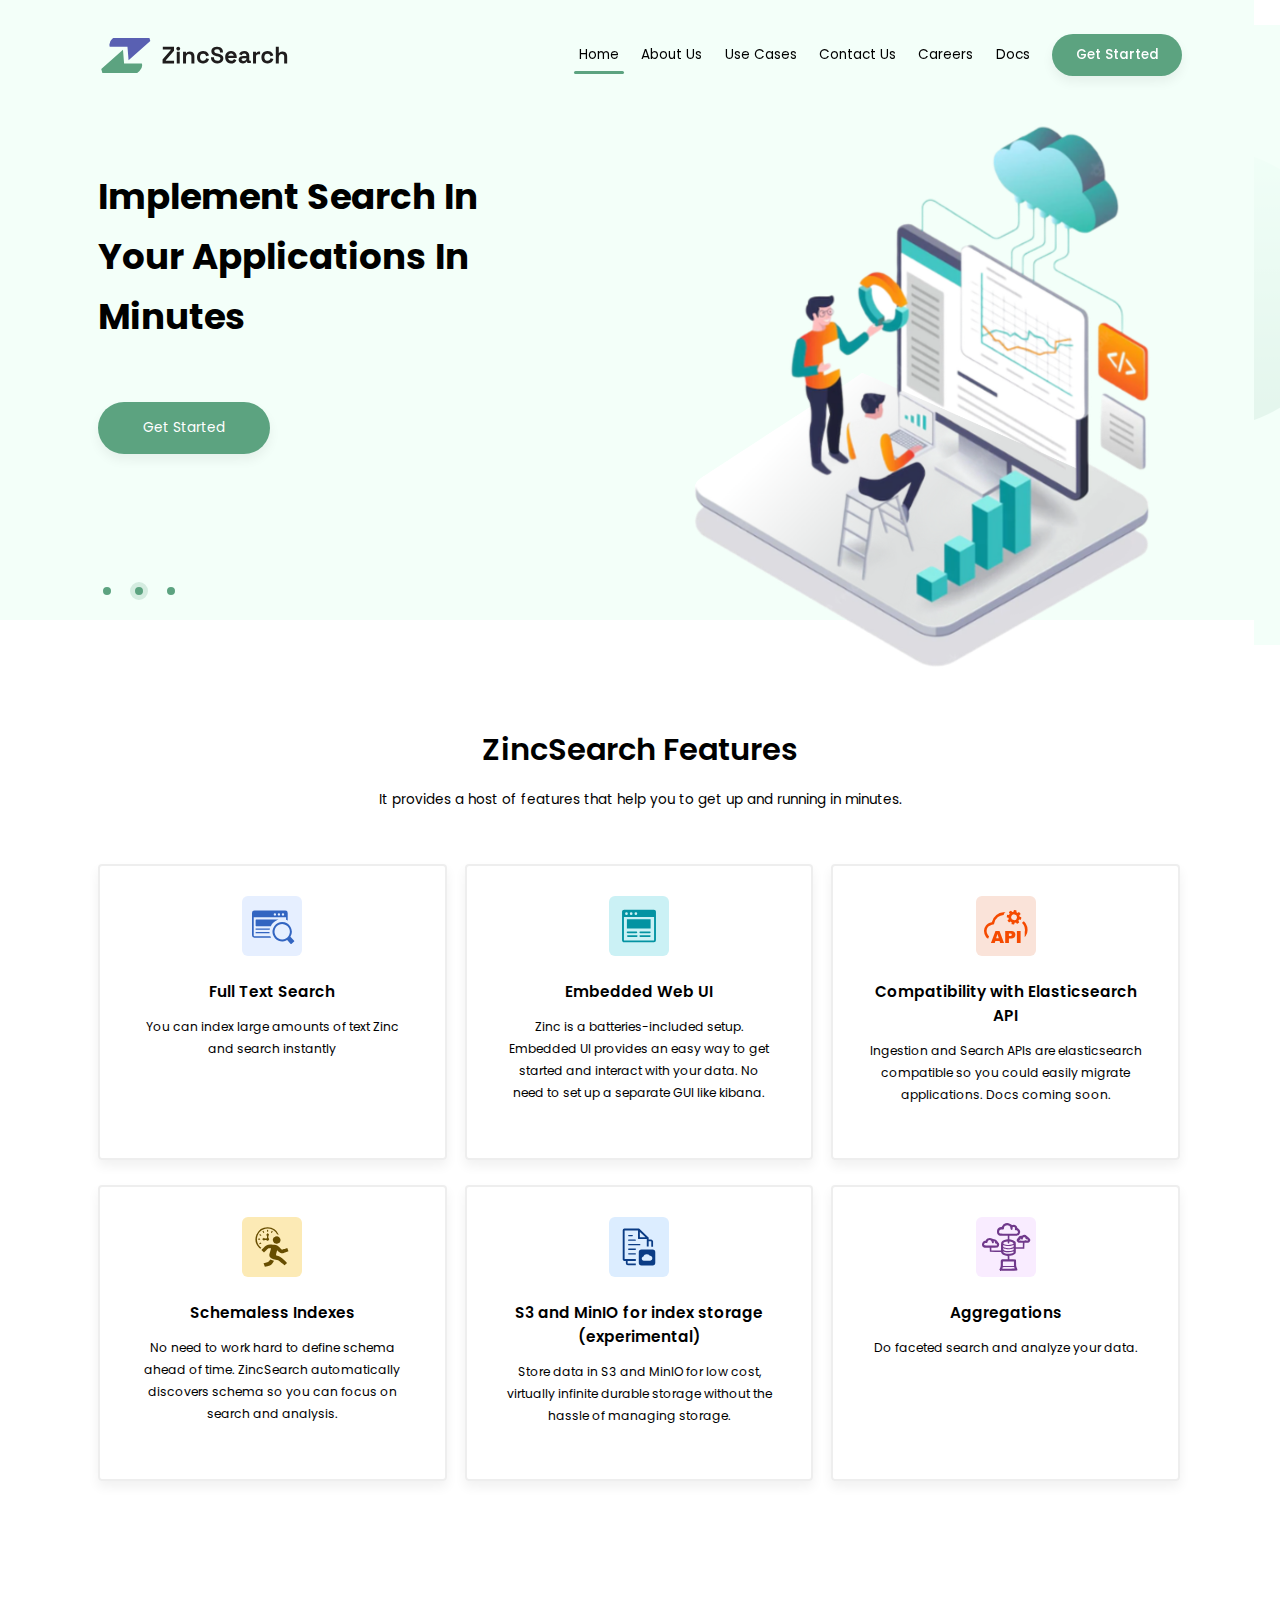
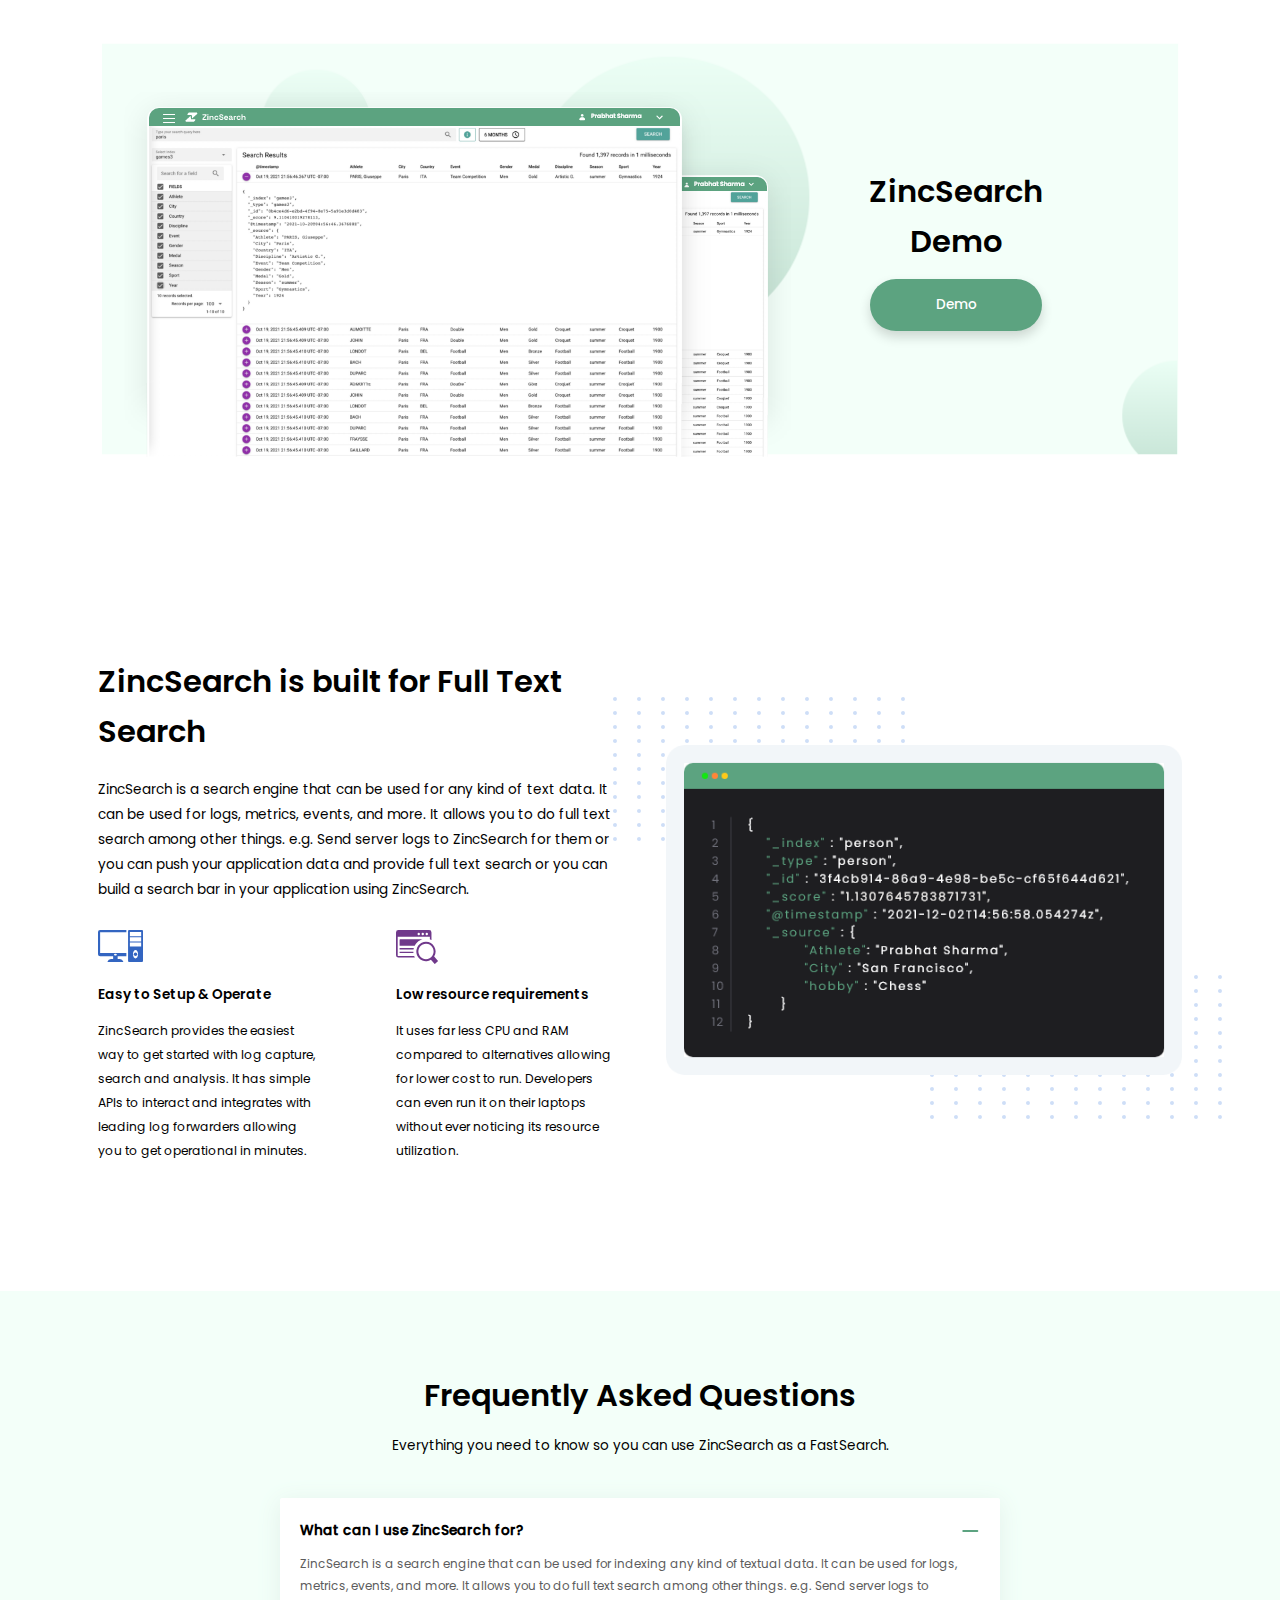
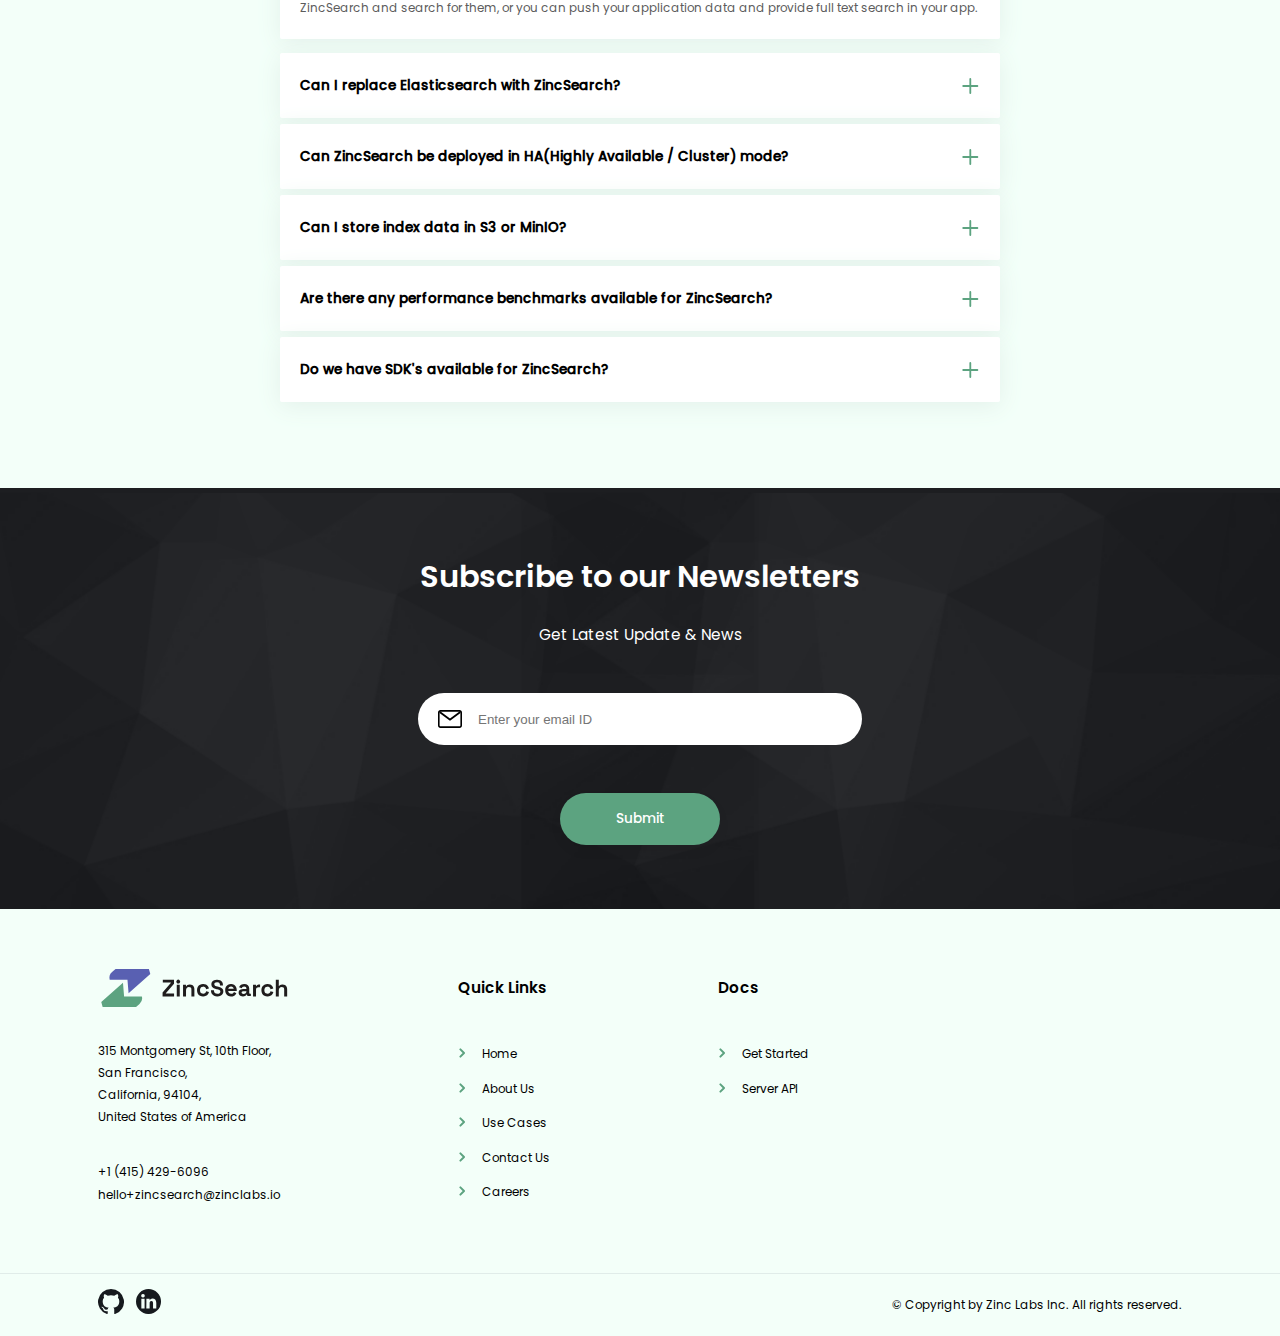
==== index.html @ a4bcc61e "v2" ====
<!DOCTYPE html>
<html lang="en">

<head>
	<meta charset="UTF-8" />
	<meta http-equiv="X-UA-Compatible" content="IE=edge" />
	<meta name="viewport" content="width=device-width, initial-scale=1.0" />
	<title>ZincSearch - A modern search engine</title>

	<meta name="title" content="ZincSearch - A modern search engine">
	<meta name="description"
		content="ZincSearch is the simplest and easiest search system to get up and running. It's an open source easy-to-use search engine to solves your observability needs.">
	<meta name="keywords" content="ZincSearch, ZincLabs, Zinc, Search, Search Engine, Search System">
	<meta name="robots" content="index, follow">
	<meta http-equiv="Content-Type" content="text/html; charset=utf-8">
	<meta name="language" content="English">
	<meta name="revisit-after" content="5 days">
	<meta name="author" content="Prabhat Sharma, Hengfei Yang">

	<link rel="apple-touch-icon" sizes="180x180" href="./assets/favicons/apple-touch-icon.png">
	<link rel="icon" type="image/png" sizes="32x32" href="./assets/favicons/favicon-32x32.png">
	<link rel="icon" type="image/png" sizes="16x16" href="./assets/favicons/favicon-16x16.png">
	<link rel="manifest" href="./assets/favicons/site.webmanifest">
	<link rel="mask-icon" href="./assets/favicons/safari-pinned-tab.svg" color="#5ca380">
	<link rel="shortcut icon" href="./assets/favicons/favicon.ico">
	<meta name="apple-mobile-web-app-title" content="ZincSearch">
	<meta name="application-name" content="ZincSearch">
	<meta name="msapplication-TileColor" content="#ffffff">
	<meta name="msapplication-TileImage" content="./assets/favicons/mstile-144x144.png">
	<meta name="msapplication-config" content="./assets/favicons/browserconfig.xml">
	<meta name="theme-color" content="#ffffff">

	<link rel="stylesheet" href="./assets/css/base.css" type="text/css" />
	<link rel="stylesheet" href="./assets/css/main.css" type="text/css" />
	<link rel="stylesheet" href="./assets/css/carousel.css" type="text/css" />
</head>

<body>
	<div style="top: 0; z-index: 1000;">
		Banner
		
	</div>
	<div class="root">
		<header>
			<div class="container">
				<div class="logo">
					<a rel="noreferrer noopener" href="./">
						<img src="./assets/images/common/logo.svg" alt="ZincSearch Logo" />
					</a>
				</div>
				<nav>
					<div class="desktop">
						<div class="github_actions">
							<a rel="noreferrer noopener" class="github-button" href="https://github.com/zinclabs/zinc"
								data-color-scheme="no-preference: light; light: light; dark: light;" data-size="large"
								data-show-count="true" aria-label="Star zinclabs/zinc on GitHub"></a>

							<a rel="noreferrer noopener" class="github-button" href="https://github.com/zinclabs/zinc/fork"
								data-color-scheme="no-preference: light; light: light; dark: light;" data-icon="octicon-repo-forked"
								data-size="large" data-show-count="true" aria-label="Fork zinclabs/zinc on GitHub"></a>
						</div>
						<ul>
							<li class="active"><a rel="noreferrer noopener" href="./">Home</a></li>
							<li><a rel="noreferrer noopener" href="./views/about-us/">About Us</a></li>
							<li><a rel="noreferrer noopener" href="./views/use-cases/">Use Cases</a></li>
							<li><a rel="noreferrer noopener" href="./views/contact-us/">Contact Us</a></li>
							<li><a rel="noreferrer noopener" href="./views/careers/">Careers</a></li>
							<li><a rel="noreferrer noopener" href="https://docs.zincsearch.com/">Docs</a></li>
							<li class="getStarted">
								<a rel="noreferrer noopener" href="https://docs.zincsearch.com/" class="btn btn--primary btn--short">Get
									Started</a>
							</li>
						</ul>
					</div>
					<div class="tabAndbelow">
						<template id="githubButtonsTemplate">
							<a rel="noreferrer noopener" class="github-button" href="https://github.com/zinclabs/zinc"
								data-color-scheme="no-preference: light; light: light; dark: light;" data-show-count="true"
								aria-label="Star zinclabs/zinc on GitHub"></a>

							<a rel="noreferrer noopener" class="github-button" href="https://github.com/zinclabs/zinc/fork"
								data-color-scheme="no-preference: light; light: light; dark: light;" data-icon="octicon-repo-forked"
								data-show-count="true" aria-label="Fork zinclabs/zinc on GitHub"></a>
						</template>
						<div class="tabAndbelow__actions">
							<div id="githubButtonsContainer"></div>
							<div class="hamburger-menu">
								<span class="line line__one"></span>
								<span class="line line__two"></span>
								<span class="line line__three"></span>
							</div>
						</div>
						<div class="mobile-menu">
							<div class="container">
								<ul>
									<li class="active"><a rel="noreferrer noopener" href="./">Home</a></li>
									<li><a rel="noreferrer noopener" href="./views/about-us/">About Us</a></li>
									<li><a rel="noreferrer noopener" href="./views/use-cases/">Use Cases</a></li>
									<li><a rel="noreferrer noopener" href="./views/contact-us/">Contact Us</a></li>
									<li><a rel="noreferrer noopener" href="./views/careers/">Careers</a></li>
									<li><a rel="noreferrer noopener" href="https://docs.zincsearch.com/">Docs</a></li>
									<li class="getStarted">
										<a rel="noreferrer noopener" href="https://docs.zincsearch.com/"
											class="btn btn--primary btn--short">Get
											Started</a>
									</li>
								</ul>
							</div>
						</div>
					</div>
				</nav>
			</div>
		</header>

		<main id="home">
			<section class="home-banner">
				<div class="carousel-container">
					<div class="carousel carousel--translate" data-autoplay="true" data-interval="5000" data-current-slide="0">
						<input class="carousel__activator" type="radio" name="carousel" id="A" value="0" checked="checked" />
						<input class="carousel__activator" type="radio" name="carousel" id="B" value="1" />
						<input class="carousel__activator" type="radio" name="carousel" id="C" value="2" />
						<div class="carousel__track">
							<li class="carousel__slide">
								<div class="container">
									<div class="container__left">
										<h1 class="head">Tired Of High Cost And Complexity Of Your Log Systems</h1>
										<a rel="noreferrer noopener" href="https://docs.zincsearch.com/" class="cta btn btn--primary">Get
											Started</a>
									</div>
									<div class="container__right">
										<picture class="pic-one">
											<source media="(max-width:1199px)" srcset="./assets/images/home/banner_1.png" />
											<source media="(min-width:1200px)" srcset="./assets/images/home/banner_1_2x.png" />
											<img src="./assets/images/home/banner_1.png" alt="Home Banner 1" />
										</picture>
									</div>
								</div>
							</li>
							<li class="carousel__slide">
								<div class="container">
									<div class="container__left">
										<h1 class="head">Implement Search In Your Applications In Minutes</h1>
										<a rel="noreferrer noopener" href="https://docs.zincsearch.com/" class="cta btn btn--primary">Get
											Started</a>
									</div>
									<div class="container__right">
										<picture class="pic-two">
											<source media="(max-width:1199px)" srcset="./assets/images/home/banner_2.png" />
											<source media="(min-width:1200px)" srcset="./assets/images/home/banner_2_2x.png" />
											<img src="./assets/images/home/banner_2.png" alt="Home Banner 2" />
										</picture>
									</div>
								</div>
							</li>
							<li class="carousel__slide">
								<div class="container">
									<div class="container__left">
										<h1 class="head">
											<div class="light">A Perfect</div> Edge Search Solution
										</h1>
										<a rel="noreferrer noopener" href="https://docs.zincsearch.com/" class="cta btn btn--primary">Get
											Started</a>
									</div>
									<div class="container__right">
										<picture class="pic-three">
											<source media="(max-width:1199px)" srcset="./assets/images/home/banner_3.png" />
											<source media="(min-width:1200px)" srcset="./assets/images/home/banner_3_2x.png" />
											<img src="./assets/images/home/banner_3.png" alt="Home Banner 3" />
										</picture>
									</div>
								</div>
							</li>
						</div>
						<div class="carousel__indicators">
							<div class="container">
								<label class="carousel__indicator" for="A"></label>
								<label class="carousel__indicator" for="B"></label>
								<label class="carousel__indicator" for="C"></label>
							</div>
						</div>
					</div>
				</div>
			</section>

			<section class="features" id="features">
				<div class="container">
					<div class="head">
						<h2>ZincSearch Features</h2>
						<p>It provides a host of features that help you to get up and running in minutes.</p>
					</div>

					<div class="content">
						<div class="card card--feature">
							<div class="card__icon">
								<img src="./assets/images/home/feature_1.svg" alt="Feature 1" />
							</div>
							<div class="card__head">Full Text Search</div>
							<div class="card__content">
								<p>You can index large amounts of text Zinc and search instantly</p>
							</div>
						</div>

						<div class="card card--feature">
							<div class="card__icon">
								<img src="./assets/images/home/feature_2.svg" alt="Feature 2" />
							</div>
							<div class="card__head">Embedded Web UI</div>
							<div class="card__content">
								<p>
									Zinc is a batteries-included setup.
									Embedded UI provides an easy way to get started and interact with your data.
									No need to set up a separate GUI like kibana.
								</p>
							</div>
						</div>

						<div class="card card--feature">
							<div class="card__icon">
								<img src="./assets/images/home/feature_3.svg" alt="Feature 3" />
							</div>
							<div class="card__head">Compatibility with Elasticsearch API</div>
							<div class="card__content">
								<p>
									Ingestion and Search APIs are elasticsearch compatible so you could easily migrate applications. Docs coming soon.
								</p>
							</div>
						</div>

						<div class="card card--feature">
							<div class="card__icon">
								<img src="./assets/images/home/feature_4.svg" alt="Feature 4" />
							</div>
							<div class="card__head">Schemaless Indexes</div>
							<div class="card__content">
								<p>
									No need to work hard to define schema ahead of time.
									ZincSearch automatically discovers schema so you can focus on search and analysis.
								</p>
							</div>
						</div>

						<div class="card card--feature">
							<div class="card__icon">
								<img src="./assets/images/home/feature_5.svg" alt="Feature 5" />
							</div>
							<div class="card__head">S3 and MinIO for index storage (experimental)</div>
							<div class="card__content">
								<p>Store data in S3 and MinIO for low cost, virtually infinite
									durable storage without the hassle of managing storage.
								</p>
							</div>
						</div>

						<div class="card card--feature">
							<div class="card__icon">
								<img src="./assets/images/home/feature_6.svg" alt="Feature 6" />
							</div>
							<div class="card__head">Aggregations</div>
							<div class="card__content">
								<p>Do faceted search and analyze your data.</p>
							</div>
						</div>
					</div>
			</section>

			<!--<section class="video">
				<div class="container">
					<div class="content">
						<button type="button" class="btn-show-modal" id="show-video-modal">
							<div class="play-icon">
								<img src="./assets/images/home/video_play_icon.svg" alt="Play icon" />
							</div>
							<img src="./assets/images/home/video_mask.png" alt="Home banner" />
						</button>

						<div class="modal" id="video-modal" data-close-ouotside="true">
							<div class="modal__container">
								<button class="modal__close" id="close-modal">
									<img src="./assets/images/home/close_icon.svg" alt="Close icon" />
								</button>
								<div class="modal__content">
									<iframe id="iFrame" width="100%" height="470"
										src="https://www.youtube.com/embed/hQAHSlTtcmY?enablejsapi=1"></iframe>
								</div>
							</div>
						</div>
					</div>
				</div>
			</section>-->

			<section class="demo" id="demo">
				<div class="container">
					<div class="content">
						<div class="content__left">
							<img src="./assets/images/home/demo_snapshot.png" alt="ZincSearch Demo" />
						</div>
						<div class="content__right">
							<h2>ZincSearch Demo</h2>
							<button type="button" class="btn btn--tall btn--secondary" id="show-video-modal">Demo</button>
						</div>
					</div>
				</div>
				<div class="modal" id="video-modal" data-close-ouotside="true">
					<div class="modal__container">
						<button class="modal__close" id="close-modal">
							<img src="./assets/images/home/close_icon.svg" alt="Close Icon" />
						</button>
						<div class="modal__content">
							<iframe id="iFrame" width="100%" height="470"
								src="https://www.youtube.com/embed/aZXtuVjt1ow?enablejsapi=1"></iframe>
						</div>
					</div>
				</div>
			</section>

			<section class="codeSection">
				<div class="container">
					<div class="content__left">
						<div class="head">
							<h2>ZincSearch is built for Full Text Search</h2>
							<p>
								ZincSearch is a search engine that can be used for any kind of text data.
								It can be used for logs, metrics, events, and more. It allows you to
								do full text search among other things. e.g. Send server logs to
								ZincSearch for them or you can push your application data and
								provide full text search or you can build a search bar in your
								application using ZincSearch.
							</p>
						</div>
						<div class="content">
							<div class="card card--codeSection">
								<div class="card__icon">
									<img src="./assets/images/home/code_icon_1.svg" alt="Code Icon 1" />
								</div>
								<div class="card__head">Easy to Setup & Operate</div>
								<div class="card__content">
									<p>
										ZincSearch provides the easiest way to
										get started with log capture, search and
										analysis. It has simple APIs to interact and
										integrates with leading log forwarders
										allowing you to get operational in minutes.
									</p>
								</div>
							</div>

							<div class="card card--codeSection">
								<div class="card__icon">
									<img src="./assets/images/home/code_icon_2.svg" alt="Code Icon 2" />
								</div>
								<div class="card__head">Low resource requirements</div>
								<div class="card__content">
									<p>
										It uses far less CPU and RAM compared
										to alternatives allowing for lower cost to
										run. Developers can even run it on their
										laptops without ever noticing its resource utilization.
									</p>
								</div>
							</div>
						</div>
					</div>
					<div class="content__right">
						<img src="./assets/images/home/code_snapshot.png" alt="Code image" />
					</div>
				</div>
			</section>

			<section class="faqs" id="faqs">
				<div class="container">
					<div class="head">
						<h2>Frequently Asked Questions</h2>
						<p>
							Everything you need to know so you can use ZincSearch as a FastSearch.
						</p>
					</div>

					<div class="content faqs__container" id="collapsible_parent_container">
						<div class="faq faq__one collapsible">
							<h3 class="faq__head">
								<div class="faq__head__label">What can I use ZincSearch for?</div>
								<button class="faq__head__action collapsible__head__action"></button>
							</h3>
							<div class="faq__body">
								<p>
									ZincSearch is a search engine that can be used for indexing any kind of textual data.
									It can be used for logs, metrics, events, and more.
									It allows you to do full text search among other things.
									e.g. Send server logs to ZincSearch and search for them, or you can
									push your application data and provide full text search in your app.
								</p>
							</div>
						</div>

						<div class="faq faq__two collapsible collapsible--collapsed">
							<h3 class="faq__head">
								<div class="faq__head__label">Can I replace Elasticsearch with ZincSearch?</div>
								<button class="faq__head__action collapsible__head__action"></button>
							</h3>
							<div class="faq__body">
								<p>
									ZincSearch provides Elasticsearch compatible ingestion APIs. So you can change
									the configuration (URL and authentication data) of your existing tools
									(fluent bit, vector, syslog-ng, etc) that are sending data to Elasticsearch and
									it will start working right away. To view the data you will have to use either
									ZincSearch UI or ZincSearch APIs. ZincSearch currently does not provide an Elasticsearch
									compatible query API, however we are working towards making it compatible.
								</p>
							</div>
						</div>

						<div class="faq faq__three collapsible collapsible--collapsed">
							<h3 class="faq__head">
								<div class="faq__head__label">Can ZincSearch be deployed in HA(Highly Available / Cluster) mode?</div>
								<button class="faq__head__action collapsible__head__action"></button>
							</h3>
							<div class="faq__body">
								<p>
									Currently, No. We are working towards making ZincSearch Highly Available.
								</p>
							</div>
						</div>

						<div class="faq faq__four collapsible collapsible--collapsed">
							<h3 class="faq__head">
								<div class="faq__head__label">Can I store index data in S3 or MinIO?</div><button
									class="faq__head__action collapsible__head__action"></button>
							</h3>
							<div class="faq__body">
								<p>
									Yes. ZincSearch supports S3 and MinIO for index storage. Metadata is still stored on local disk though
									at this time.
								</p>
							</div>
						</div>

						<div class="faq faq__five collapsible collapsible--collapsed">
							<h3 class="faq__head">
								<div class="faq__head__label">Are there any performance benchmarks available for ZincSearch?</div>
								<button class="faq__head__action collapsible__head__action"></button>
							</h3>
							<div class="faq__body">
								<p>
									Currently, No. We will soon publish benchmarks.
								</p>
							</div>
						</div>

						<div class="faq faq__six collapsible collapsible--collapsed">
							<h3 class="faq__head">
								<div class="faq__head__label">Do we have SDK's available for ZincSearch?</div>
								<button class="faq__head__action collapsible__head__action"></button>
							</h3>
							<div class="faq__body">
								<p>
									Currently No. We are working towards making the SDKs available. You are recommended
									to use ZincSearch REST APIs for now.
								</p>
							</div>
						</div>
					</div>
				</div>
			</section>

			<!--<section class="companies noPadding">
				<div class="container">
					<img src="./assets/images/Image 19.png" alt="Companies" />
				</div>
			</section>-->

			<section class="subscribe">
				<div class="container">
					<div class="head">
						<h2>Subscribe to our Newsletters</h2>
						<p>
							Get Latest Update &amp; News
						</p>
					</div>
					<form action="/" method="post" id="subscription-form">
						<input type="email" name="email" id="email" placeholder="Enter your email ID" autocomplete="off"
							onkeyup="handleInputUpdate(event)" />
						<button type="submit" class="btn btn--tall btn--primary">
							<i class="fa fa-circle-o-notch fa-spin"></i>
							<span>Submit</span>
						</button>
					</form>
				</div>
			</section>

			<!--<section class="subscribe">
				<div class="container">
					<div class="head">
						<h2>Talk to Us !!</h2>
					</div>
					<a rel="noreferrer noopener"href="views/contact-us/" class="btn btn--tall btn--primary">Get In Touch</a>
				</div>
			</section>-->
		</main>

		<footer>
			<section class="topFooter">
				<div class="container">
					<div class="column">
						<div class="head">
							<div class="logo">
								<a rel="noreferrer noopener" href="./">
									<img src="./assets/images/common/logo.svg" alt="ZincSearch Logo" />
								</a>
							</div>
						</div>
						<div class="content">
							<p>315 Montgomery St, 10th Floor,</p>
							<p class="noMargin">San Francisco,</p>
							<p class="noMargin">California, 94104,</p>
							<p class="noMargin">United States of America</p>
							<p>
								<a rel="noreferrer noopener" class="bottomBorderHover" href="tel:+14154296096">+1 (415) 429-6096</a>
							</p>
							<p class="noMargin">
								<a rel="noreferrer noopener" class="bottomBorderHover"
									href="mailto:hello+zincsearch@zinclabs.io">hello+zincsearch@zinclabs.io</a>
							</p>
						</div>
					</div>
					<div class="column">
						<div class="head">
							<h4>Quick Links</h4>
						</div>
						<div class="content">
							<ul>
								<li><a rel="noreferrer noopener" class="bottomBorderHover" href="./">Home</a></li>
								<li><a rel="noreferrer noopener" class="bottomBorderHover" href="./views/about-us/">About Us</a></li>
								<li><a rel="noreferrer noopener" class="bottomBorderHover" href="./views/use-cases/">Use Cases</a></li>
								<li><a rel="noreferrer noopener" class="bottomBorderHover" href="./views/contact-us/">Contact Us</a>
								</li>
								<li><a rel="noreferrer noopener" class="bottomBorderHover" href="./views/careers/">Careers</a></li>
							</ul>
						</div>
					</div>
					<div class="column">
						<div class="head">
							<h4>Docs</h4>
						</div>
						<div class="content">
							<ul>
								<li><a rel="noreferrer noopener" class="bottomBorderHover"
										href="https://docs.zincsearch.com/02_getting-started/">Get Started</a>
								</li>
								<li><a rel="noreferrer noopener" class="bottomBorderHover"
										href="https://docs.zincsearch.com/API%20Reference/">Server API</a></li>
							</ul>
						</div>
					</div>
				</div>
			</section>

			<section class="bottomFooter noPadding">
				<div class="container">
					<div class="column">
						<ul class="socialMedia">
							<li>
								<a rel="noreferrer noopener" href="https://github.com/zinclabs/zinc" title="GitHub" target="_blank">
									<img src="./assets/images/common/github_icon.svg" alt="GitHub" />
								</a>
							</li>
							<li>
								<a rel="noreferrer noopener" href="https://www.linkedin.com/company/zinc-labs" title="LinkedIn"
									target="_blank">
									<img src="./assets/images/common/linkedin_icon.svg" alt="LinkedIn" />
								</a>
							</li>
						</ul>
					</div>
					<div class="column">
						<p>&copy; Copyright by Zinc Labs Inc. All rights reserved.</p>
					</div>
				</div>
			</section>
		</footer>
	</div>

	<script async defer src="https://buttons.github.io/buttons.js"></script>
	<script async defer src="./assets/js/mainFunctions.js"></script>
	<script async defer src="./assets/js/carousel.js"></script>
	<script async defer src="./assets/js/subscription-script.js"></script>
	<!-- Global site tag (gtag.js) - Google Analytics -->
	<script async src="https://www.googletagmanager.com/gtag/js?id=G-QP72SPHZNE"></script>
	<script>
		window.dataLayer = window.dataLayer || [];
		function gtag() { dataLayer.push(arguments); }
		gtag('js',new Date());

		gtag('config','G-QP72SPHZNE');
	</script>
</body>

</html>
---- assets/css/base.css ----
*,html,body{box-sizing:border-box;padding:0;margin:0}html{height:100%}body{font:normal 16px sans-serif;min-height:100%;scrollbar-color:#5CA380 #F3FFF9;scrollbar-width:thin;overflow-x:hidden}
---- assets/css/main.css ----
@import url("https://cdnjs.cloudflare.com/ajax/libs/font-awesome/4.7.0/css/font-awesome.min.css");@font-face{font-family:'Poppins_Regular';src:url("../fonts/Poppins-Regular.ttf") format("truetype")}@font-face{font-family:'Poppins_Italic';src:url("../fonts/Poppins-Italic.ttf") format("truetype")}@font-face{font-family:'Poppins_Medium';src:url("../fonts/Poppins-Medium.ttf") format("truetype")}@font-face{font-family:'Poppins_MediumItalic';src:url("../fonts/Poppins-MediumItalic.ttf") format("truetype")}@font-face{font-family:'Poppins_SemiBold';src:url("../fonts/Poppins-SemiBold.ttf") format("truetype")}@font-face{font-family:'Poppins_SemiBoldItalic';src:url("../fonts/Poppins-SemiBoldItalic.ttf") format("truetype")}@font-face{font-family:'Poppins_Bold';src:url("../fonts/Poppins-Bold.ttf") format("truetype")}@font-face{font-family:'Poppins_BoldItalic';src:url("../fonts/Poppins-BoldItalic.ttf") format("truetype")}.poppins_regular,body,.root{font-family:'Poppins_Regular', sans-serif}.poppins_italic{font-family:'Poppins_Italic', sans-serif}.poppins_medium{font-family:'Poppins_Medium', sans-serif}.poppins_mediumitalic{font-family:'Poppins_MediumItalic', sans-serif}.poppins_semibold{font-family:'Poppins_SemiBold', sans-serif}.poppins_semibolditalic{font-family:'Poppins_SemiBoldItalic', sans-serif}.poppins_bold{font-family:'Poppins_Bold', sans-serif}.poppins_bolditalic{font-family:'Poppins_BoldItalic', sans-serif}@font-face{font-family:'Poppins_Regular';src:url("../fonts/Poppins-Regular.ttf") format("truetype")}@font-face{font-family:'Poppins_Italic';src:url("../fonts/Poppins-Italic.ttf") format("truetype")}@font-face{font-family:'Poppins_Medium';src:url("../fonts/Poppins-Medium.ttf") format("truetype")}@font-face{font-family:'Poppins_MediumItalic';src:url("../fonts/Poppins-MediumItalic.ttf") format("truetype")}@font-face{font-family:'Poppins_SemiBold';src:url("../fonts/Poppins-SemiBold.ttf") format("truetype")}@font-face{font-family:'Poppins_SemiBoldItalic';src:url("../fonts/Poppins-SemiBoldItalic.ttf") format("truetype")}@font-face{font-family:'Poppins_Bold';src:url("../fonts/Poppins-Bold.ttf") format("truetype")}@font-face{font-family:'Poppins_BoldItalic';src:url("../fonts/Poppins-BoldItalic.ttf") format("truetype")}.poppins_regular,body,.root{font-family:'Poppins_Regular', sans-serif}.poppins_italic{font-family:'Poppins_Italic', sans-serif}.poppins_medium{font-family:'Poppins_Medium', sans-serif}.poppins_mediumitalic{font-family:'Poppins_MediumItalic', sans-serif}.poppins_semibold{font-family:'Poppins_SemiBold', sans-serif}.poppins_semibolditalic{font-family:'Poppins_SemiBoldItalic', sans-serif}.poppins_bold{font-family:'Poppins_Bold', sans-serif}.poppins_bolditalic{font-family:'Poppins_BoldItalic', sans-serif}.root .container .head h2,.root .demo .container .content__right h2{font-family:'Poppins_SemiBold', sans-serif;font-size:2.25rem;line-height:3.125rem}@media only screen and (min-width: 1400px){.root .container .head h2,.root .demo .container .content__right h2{font-size:2.25rem}}@media only screen and (min-width: 992px){.root .container .head h2,.root .demo .container .content__right h2{font-size:1.9125rem}}@media only screen and (min-width: 768px) and (max-width: 991px){.root .container .head h2,.root .demo .container .content__right h2{font-size:2.025rem}}@media only screen and (max-width: 767px){.root .container .head h2,.root .demo .container .content__right h2{font-size:1.8rem}}@media only screen and (min-width: 768px) and (max-width: 991px){.root .container .head h2,.root .demo .container .content__right h2{font-family:'Poppins_SemiBold', sans-serif;font-size:2rem;line-height:3rem}}@media only screen and (min-width: 768px) and (max-width: 991px) and (min-width: 1400px){.root .container .head h2,.root .demo .container .content__right h2{font-size:2rem}}@media only screen and (min-width: 768px) and (max-width: 991px) and (min-width: 992px){.root .container .head h2,.root .demo .container .content__right h2{font-size:1.7rem}}@media only screen and (min-width: 768px) and (max-width: 991px) and (min-width: 768px) and (max-width: 991px){.root .container .head h2,.root .demo .container .content__right h2{font-size:1.8rem}}@media only screen and (min-width: 768px) and (max-width: 991px) and (max-width: 767px){.root .container .head h2,.root .demo .container .content__right h2{font-size:1.6rem}}@media only screen and (max-width: 767px){.root .container .head h2,.root .demo .container .content__right h2{font-family:'Poppins_SemiBold', sans-serif;font-size:1.8rem;line-height:2.8rem}}@media only screen and (max-width: 767px) and (min-width: 1400px){.root .container .head h2,.root .demo .container .content__right h2{font-size:1.8rem}}@media only screen and (max-width: 767px) and (min-width: 992px){.root .container .head h2,.root .demo .container .content__right h2{font-size:1.53rem}}@media only screen and (max-width: 767px) and (min-width: 768px) and (max-width: 991px){.root .container .head h2,.root .demo .container .content__right h2{font-size:1.62rem}}@media only screen and (max-width: 767px) and (max-width: 767px){.root .container .head h2,.root .demo .container .content__right h2{font-size:1.44rem}}.root footer .bottomFooter .container .column p,.root footer .container .column .content p{font-family:'Poppins_Regular', sans-serif;font-size:.875rem;line-height:1.375rem}@media only screen and (min-width: 1400px){.root footer .bottomFooter .container .column p,.root footer .container .column .content p{font-size:.875rem}}@media only screen and (min-width: 992px){.root footer .bottomFooter .container .column p,.root footer .container .column .content p{font-size:.74375rem}}@media only screen and (min-width: 768px) and (max-width: 991px){.root footer .bottomFooter .container .column p,.root footer .container .column .content p{font-size:.7875rem}}@media only screen and (max-width: 767px){.root footer .bottomFooter .container .column p,.root footer .container .column .content p{font-size:.7rem}}@font-face{font-family:'Poppins_Regular';src:url("../fonts/Poppins-Regular.ttf") format("truetype")}@font-face{font-family:'Poppins_Italic';src:url("../fonts/Poppins-Italic.ttf") format("truetype")}@font-face{font-family:'Poppins_Medium';src:url("../fonts/Poppins-Medium.ttf") format("truetype")}@font-face{font-family:'Poppins_MediumItalic';src:url("../fonts/Poppins-MediumItalic.ttf") format("truetype")}@font-face{font-family:'Poppins_SemiBold';src:url("../fonts/Poppins-SemiBold.ttf") format("truetype")}@font-face{font-family:'Poppins_SemiBoldItalic';src:url("../fonts/Poppins-SemiBoldItalic.ttf") format("truetype")}@font-face{font-family:'Poppins_Bold';src:url("../fonts/Poppins-Bold.ttf") format("truetype")}@font-face{font-family:'Poppins_BoldItalic';src:url("../fonts/Poppins-BoldItalic.ttf") format("truetype")}.poppins_regular,body,.root{font-family:'Poppins_Regular', sans-serif}.poppins_italic{font-family:'Poppins_Italic', sans-serif}.poppins_medium{font-family:'Poppins_Medium', sans-serif}.poppins_mediumitalic{font-family:'Poppins_MediumItalic', sans-serif}.poppins_semibold{font-family:'Poppins_SemiBold', sans-serif}.poppins_semibolditalic{font-family:'Poppins_SemiBoldItalic', sans-serif}.poppins_bold{font-family:'Poppins_Bold', sans-serif}.poppins_bolditalic{font-family:'Poppins_BoldItalic', sans-serif}@font-face{font-family:'Poppins_Regular';src:url("../fonts/Poppins-Regular.ttf") format("truetype")}@font-face{font-family:'Poppins_Italic';src:url("../fonts/Poppins-Italic.ttf") format("truetype")}@font-face{font-family:'Poppins_Medium';src:url("../fonts/Poppins-Medium.ttf") format("truetype")}@font-face{font-family:'Poppins_MediumItalic';src:url("../fonts/Poppins-MediumItalic.ttf") format("truetype")}@font-face{font-family:'Poppins_SemiBold';src:url("../fonts/Poppins-SemiBold.ttf") format("truetype")}@font-face{font-family:'Poppins_SemiBoldItalic';src:url("../fonts/Poppins-SemiBoldItalic.ttf") format("truetype")}@font-face{font-family:'Poppins_Bold';src:url("../fonts/Poppins-Bold.ttf") format("truetype")}@font-face{font-family:'Poppins_BoldItalic';src:url("../fonts/Poppins-BoldItalic.ttf") format("truetype")}.poppins_regular,body,.root{font-family:'Poppins_Regular', sans-serif}.poppins_italic{font-family:'Poppins_Italic', sans-serif}.poppins_medium{font-family:'Poppins_Medium', sans-serif}.poppins_mediumitalic{font-family:'Poppins_MediumItalic', sans-serif}.poppins_semibold{font-family:'Poppins_SemiBold', sans-serif}.poppins_semibolditalic{font-family:'Poppins_SemiBoldItalic', sans-serif}.poppins_bold{font-family:'Poppins_Bold', sans-serif}.poppins_bolditalic{font-family:'Poppins_BoldItalic', sans-serif}body.modal-open{position:relative;overflow:hidden}.root header,.root main,.root footer{display:block}.root ul{list-style:none}.root a{font-family:'Poppins_Regular', sans-serif;font-size:1rem;line-height:1.375rem;text-decoration:none;display:inline-block;transition:all .25s ease-in-out;color:#000}@media only screen and (min-width: 1400px){.root a{font-size:1rem}}@media only screen and (min-width: 992px){.root a{font-size:.85rem}}@media only screen and (min-width: 768px) and (max-width: 991px){.root a{font-size:.9rem}}@media only screen and (max-width: 767px){.root a{font-size:.8rem}}.root a.noBorderHover{border-bottom:0.125rem solid #5CA380}.root a.noBorderHover:hover,.root a.noBorderHover.active{border-bottom-color:transparent}.root a.bottomBorderHover{border-bottom:0.125rem solid transparent}.root a.bottomBorderHover:hover,.root a.bottomBorderHover.active{border-bottom-color:#5CA380}.root img{object-fit:cover;max-width:100%;display:block;height:auto;border:none}.root .textBold{font-family:'Poppins_Bold', sans-serif}.root .btn{border-radius:6.25rem;min-width:8.125rem;transition:all .25s ease-in-out;text-align:center;cursor:pointer;display:block;color:#fff;border:none}.root .btn--tall{font-family:'Poppins_Medium', sans-serif;font-size:1rem;line-height:1.5625rem;line-height:3.25rem;height:3.25rem}@media only screen and (min-width: 1400px){.root .btn--tall{font-size:1rem}}@media only screen and (min-width: 992px){.root .btn--tall{font-size:.85rem}}@media only screen and (min-width: 768px) and (max-width: 991px){.root .btn--tall{font-size:.9rem}}@media only screen and (max-width: 767px){.root .btn--tall{font-size:.8rem}}.root .btn--short{font-family:'Poppins_Medium', sans-serif;font-size:1rem;line-height:1.5625rem;line-height:2.625rem;height:2.625rem}@media only screen and (min-width: 1400px){.root .btn--short{font-size:1rem}}@media only screen and (min-width: 992px){.root .btn--short{font-size:.85rem}}@media only screen and (min-width: 768px) and (max-width: 991px){.root .btn--short{font-size:.9rem}}@media only screen and (max-width: 767px){.root .btn--short{font-size:.8rem}}.root .btn--primary{box-shadow:0px 6px 12px rgba(0,0,0,0.06);background-color:#5CA380}.root .btn--primary:hover{filter:brightness(1.1)}.root .btn--secondary{box-shadow:0px 6px 12px rgba(0,0,0,0.16);background-color:#5CA380}.root .btn--secondary:hover{filter:brightness(1.1)}.root .btn[type="submit"] i{display:none}.root .btn[type="submit"] span{font-family:'Poppins_Medium', sans-serif;font-size:1rem;line-height:1.5625rem}@media only screen and (min-width: 1400px){.root .btn[type="submit"] span{font-size:1rem}}@media only screen and (min-width: 992px){.root .btn[type="submit"] span{font-size:.85rem}}@media only screen and (min-width: 768px) and (max-width: 991px){.root .btn[type="submit"] span{font-size:.9rem}}@media only screen and (max-width: 767px){.root .btn[type="submit"] span{font-size:.8rem}}.root .btn[type="submit"].loading i{display:inline-block}.root .btn[type="submit"].loading span{padding-left:0.5rem}.root #form-submit-message{font-family:'Poppins_Regular', sans-serif;font-size:1rem;line-height:1.5625rem;line-height:1.5rem;font-size:0.9rem;display:none}@media only screen and (min-width: 1400px){.root #form-submit-message{font-size:1rem}}@media only screen and (min-width: 992px){.root #form-submit-message{font-size:.85rem}}@media only screen and (min-width: 768px) and (max-width: 991px){.root #form-submit-message{font-size:.9rem}}@media only screen and (max-width: 767px){.root #form-submit-message{font-size:.8rem}}.root #form-submit-message.success{color:green}.root #form-submit-message.error{color:#f32b3f}.root .card{flex-direction:column;justify-content:flex-start;align-items:center;flex-wrap:initial;display:flex;gap:0;border-radius:.25rem}.root .card--feature,.root .card--career{border:0.125rem solid #eee;padding:1.875rem 2.25rem;min-height:18.5rem;text-align:center;box-shadow:0px 6px 12px #F1F1F1;flex-basis:calc(33% - 0.5625rem)}@media only screen and (min-width: 768px) and (max-width: 991px){.root .card--feature,.root .card--career{flex-basis:calc(50% - 0.5625rem)}}@media only screen and (max-width: 767px){.root .card--feature,.root .card--career{flex-basis:100%;min-height:auto}}.root .card--feature__icon,.root .card--career__icon{min-height:3.75rem;min-width:3.75rem}.root .card--feature .card__head,.root .card--career .card__head{margin-top:1.5rem}.root .card--career{min-height:15rem}.root .card--codeSection{flex-direction:column;justify-content:flex-start;align-items:flex-start;flex-wrap:initial;display:flex;gap:0;flex-basis:calc(50% - 0.5625rem);text-align:left}.root .card--codeSection .card__head{font-family:'Poppins_SemiBold', sans-serif;font-size:1rem;line-height:1.5625rem}@media only screen and (min-width: 1400px){.root .card--codeSection .card__head{font-size:1rem}}@media only screen and (min-width: 992px){.root .card--codeSection .card__head{font-size:.85rem}}@media only screen and (min-width: 768px) and (max-width: 991px){.root .card--codeSection .card__head{font-size:.9rem}}@media only screen and (max-width: 767px){.root .card--codeSection .card__head{font-size:.8rem}}.root .card--codeSection .card__content{font-family:'Poppins_Regular', sans-serif;font-size:.9rem;line-height:1.5rem}@media only screen and (min-width: 1400px){.root .card--codeSection .card__content{font-size:.9rem}}@media only screen and (min-width: 992px){.root .card--codeSection .card__content{font-size:.765rem}}@media only screen and (min-width: 768px) and (max-width: 991px){.root .card--codeSection .card__content{font-size:.81rem}}@media only screen and (max-width: 767px){.root .card--codeSection .card__content{font-size:.72rem}}.root .card__icon{min-height:3.25rem;min-width:3.25rem}.root .card__head{font-family:'Poppins_SemiBold', sans-serif;font-size:1.125rem;line-height:1.5rem;margin:0 0 0.75rem;width:100%}@media only screen and (min-width: 1400px){.root .card__head{font-size:1.125rem}}@media only screen and (min-width: 992px){.root .card__head{font-size:.95625rem}}@media only screen and (min-width: 768px) and (max-width: 991px){.root .card__head{font-size:1.0125rem}}@media only screen and (max-width: 767px){.root .card__head{font-size:.9rem}}.root .card__content{font-family:'Poppins_Regular', sans-serif;font-size:.9rem;line-height:1.375rem}@media only screen and (min-width: 1400px){.root .card__content{font-size:.9rem}}@media only screen and (min-width: 992px){.root .card__content{font-size:.765rem}}@media only screen and (min-width: 768px) and (max-width: 991px){.root .card__content{font-size:.81rem}}@media only screen and (max-width: 767px){.root .card__content{font-size:.72rem}}.root .modal{background-color:rgba(0,0,0,0.5);user-select:none;position:fixed;z-index:99999;height:100vh;display:none;width:100vw;left:0;top:0}.root .modal.show{display:block}.root .modal__container{transform:translate(-50%, -50%);position:absolute;max-height:90vh;max-width:90vw;left:50%;top:50%}.root .modal__close{border-radius:50%;position:absolute;cursor:pointer;display:block;right:-10px;border:none;top:-10px;z-index:5}.root .modal__close img{pointer-events:none}.root .modal__content{border-radius:.5rem;border:0.25rem solid #fff;position:absolute;overflow:hidden;height:100%;width:100%}.root .modal__content iframe{height:100%;width:100%;border:0}.root .modal#video-modal .modal__container{height:30.625rem;width:50rem}@media only screen and (max-width: 991px){.root .modal#video-modal .modal__container{height:61.25vw}}.root header{font-family:'Poppins_Regular', sans-serif;font-size:1rem;line-height:2.625rem;position:fixed;z-index:999;width:100%;left:0;top:0}@media only screen and (min-width: 1400px){.root header{font-size:1rem}}@media only screen and (min-width: 992px){.root header{font-size:.85rem}}@media only screen and (min-width: 768px) and (max-width: 991px){.root header{font-size:.9rem}}@media only screen and (max-width: 767px){.root header{font-size:.8rem}}@media only screen and (min-width: 992px){.root header{padding-top:2.125rem;box-sizing:content-box;height:2.625rem}}@media only screen and (max-width: 991px){.root header{box-shadow:0px 2px 2px rgba(217,217,217,0.38);height:4.25rem;background-color:#fff;transition:all .25s ease-in-out;flex-direction:row;justify-content:space-between;align-items:center;flex-wrap:initial;display:flex;gap:0;position:sticky;z-index:9999;padding:0;margin:0}.root header .container{width:90vw}}.root header .container,.root header .logo{flex-direction:row;justify-content:space-between;align-items:center;flex-wrap:initial;display:flex;gap:0}.root header .container a,.root header .logo a{white-space:nowrap;display:block}.root header .container a img,.root header .logo a img{max-height:2.1875rem;width:12rem}@media only screen and (max-width: 400px){.root header .container a img,.root header .logo a img{width:10rem}}.root header nav{position:relative}@media only screen and (min-width: 992px){.root header nav .desktop{flex-direction:row;justify-content:space-between;align-items:center;flex-wrap:initial;display:flex;gap:1rem}.root header nav .tabAndbelow{display:none}}@media only screen and (max-width: 991px){.root header nav .desktop{display:none}.root header nav .tabAndbelow{flex-direction:row;justify-content:space-between;align-items:center;flex-wrap:initial;display:flex;gap:0}.root header nav .tabAndbelow span{margin:0 1rem}}.root header nav .github_actions{flex-direction:row;justify-content:space-between;align-items:center;flex-wrap:initial;display:flex;gap:.5rem}.root header nav .github_actions span{max-height:1.75rem;display:block}.root header nav .tabAndbelow__actions{flex-direction:row;justify-content:space-between;align-items:center;flex-wrap:initial;display:flex;gap:1.5rem}@media only screen and (max-width: 991px){.root header nav .tabAndbelow__actions{flex-direction:row;justify-content:space-between;align-items:center;flex-wrap:initial;display:flex;gap:2rem}}@media only screen and (max-width: 370px){.root header nav .tabAndbelow__actions{flex-direction:row;justify-content:space-between;align-items:center;flex-wrap:initial;display:flex;gap:1.5rem}}.root header nav .tabAndbelow__actions span{max-height:1.75rem;display:block}.root header nav .tabAndbelow__actions .github_actions{flex-direction:row;justify-content:space-between;align-items:center;flex-wrap:initial;display:flex;gap:1rem}.root header nav .tabAndbelow__actions .github_actions span{margin:0}@media only screen and (max-width: 500px){.root header nav .tabAndbelow__actions .github_actions{flex-direction:row;justify-content:space-between;align-items:center;flex-wrap:initial;display:flex;gap:1rem}.root header nav .tabAndbelow__actions .github_actions span:not(:first-of-type){display:none}}@media only screen and (max-width: 400px){.root header nav .tabAndbelow__actions .github_actions span{margin:0 0 3px}}.root header nav .tabAndbelow .hamburger-menu{position:relative;cursor:pointer;width:32.5px;height:26px;flex-direction:column;justify-content:space-between;align-items:center;flex-wrap:initial;display:flex;gap:0}@media only screen and (max-width: 767px){.root header nav .tabAndbelow .hamburger-menu{height:23px;width:28px}}@media only screen and (max-width: 400px){.root header nav .tabAndbelow .hamburger-menu{height:17.5px;width:20px}}.root header nav .tabAndbelow .hamburger-menu .line{display:block;height:4px;width:100%;border-radius:10px;background:#0e2431;pointer-events:none}.root header nav .tabAndbelow .hamburger-menu .line__one{transform-origin:0% 0%;transition:all .4s ease-in-out}.root header nav .tabAndbelow .hamburger-menu .line__two{transition:all .2s ease-in-out}.root header nav .tabAndbelow .hamburger-menu .line__three{transform-origin:0% 100%;transition:all .4s ease-in-out}.root header nav .tabAndbelow.is-active .hamburger-menu{z-index:10000}.root header nav .tabAndbelow.is-active .hamburger-menu .line__one{transform:rotate(45deg)}.root header nav .tabAndbelow.is-active .hamburger-menu .line__two{opacity:0}.root header nav .tabAndbelow.is-active .hamburger-menu .line__three{transform:rotate(-45deg)}.root header nav .tabAndbelow.is-active .mobile-menu{pointer-events:auto;overflow:hidden;max-width:100vw;opacity:1}.root header nav .tabAndbelow.is-active .mobile-menu .container{transform:translateX(0);transition:all .25s ease-in-out}.root header nav .tabAndbelow.is-active .mobile-menu .container li{margin-bottom:0}.root header nav .tabAndbelow:not(.is-active){z-index:2}.root header nav .tabAndbelow:not(.is-active) .mobile-menu{transform:translateX(0);pointer-events:none;transition:all .25s ease-in-out}.root header nav .tabAndbelow .mobile-menu{pointer-events:none;position:fixed;padding:0 2vw;overflow:auto;z-index:9999;height:100vh;width:100vw;top:4.25rem;opacity:0;left:0}.root header nav .tabAndbelow .mobile-menu .container{border-radius:0 0 1rem 1rem;transform:translateX(100vh);border:0.125rem solid #eee;padding:0.5rem 1rem 1rem;background-color:#fff;transition:all 0.3s;max-width:92vw}.root header nav .tabAndbelow .mobile-menu .container ul{flex-direction:column;justify-content:space-between;align-items:center;flex-wrap:initial;display:flex;gap:0;width:100%}.root header nav .tabAndbelow .mobile-menu .container ul li{margin-bottom:0.5rem;position:relative;width:100%}.root header nav .tabAndbelow .mobile-menu .container ul li:not(.getStarted)::after{background-color:#eee;border-radius:.25rem;position:relative;display:block;content:"";height:1px;width:100%;bottom:0}.root header nav .tabAndbelow .mobile-menu .container ul li.active::after{background-color:#5CA380;height:2px}.root header nav .tabAndbelow .mobile-menu .container ul li a{font-family:'Poppins_Regular', sans-serif;font-size:1rem;line-height:3rem}@media only screen and (min-width: 1400px){.root header nav .tabAndbelow .mobile-menu .container ul li a{font-size:1rem}}@media only screen and (min-width: 992px){.root header nav .tabAndbelow .mobile-menu .container ul li a{font-size:.85rem}}@media only screen and (min-width: 768px) and (max-width: 991px){.root header nav .tabAndbelow .mobile-menu .container ul li a{font-size:.9rem}}@media only screen and (max-width: 767px){.root header nav .tabAndbelow .mobile-menu .container ul li a{font-size:.8rem}}.root header nav .tabAndbelow .mobile-menu .container ul li.getStarted{margin-top:1.5rem}.root header nav .tabAndbelow .mobile-menu .container ul li.getStarted a{line-height:2.625rem}.root header nav ul{flex-direction:row;justify-content:space-between;align-items:center;flex-wrap:initial;display:flex;gap:0}.root header nav ul li{position:relative;margin:0 0.7rem}.root header nav ul li:not(.getStarted)::after{background-color:#5CA380;width:calc(100% + 10px);border-radius:.25rem;transition:all .25s ease-in-out;position:absolute;display:none;bottom:-8px;height:3px;left:-5px;content:""}.root header nav ul li:not(.getStarted).active::after,.root header nav ul li:not(.getStarted):hover::after{display:block}.root header nav ul li.getStarted{margin-right:0}.root header.sticky{box-shadow:0px 2px 2px rgba(217,217,217,0.38);height:4.25rem;background-color:#fff;transition:all .25s ease-in-out;flex-direction:row;justify-content:space-between;align-items:center;flex-wrap:initial;display:flex;gap:0;position:sticky;z-index:9999;padding:0;margin:0}.root header.sticky .container{width:1084px}.root header.sticky nav ul{flex-direction:row;justify-content:space-between;align-items:center;flex-wrap:initial;display:flex;gap:0}.root header.sticky nav ul li{position:relative;margin:0 0.75rem}.root header.sticky nav ul li.getStarted{margin-right:0}.root header.sticky nav ul li::after{bottom:-23px;height:3px}.root .noMargin{margin:0 !important}.root section{overflow:hidden;max-width:100vw;padding:5rem 0}@media only screen and (max-width: 767px){.root section{padding:3rem 0}.root section br{display:none}}.root section.noPadding{padding:0}.root .container{max-width:1084px;margin:auto}@media only screen and (max-width: 991px){.root .container{max-width:90vw}}.root .container .head{text-align:center}.root .container .head h2{margin-bottom:0.75rem}.root .container .head p{font-family:'Poppins_Regular', sans-serif;font-size:1rem;line-height:1.5625rem}@media only screen and (min-width: 1400px){.root .container .head p{font-size:1rem}}@media only screen and (min-width: 992px){.root .container .head p{font-size:.85rem}}@media only screen and (min-width: 768px) and (max-width: 991px){.root .container .head p{font-size:.9rem}}@media only screen and (max-width: 767px){.root .container .head p{font-size:.8rem}}.root .features .content,.root .careers .content{flex-direction:row;justify-content:flex-start;align-items:normal;flex-wrap:wrap;display:flex;gap:1.5625rem 1.125rem;margin-top:3.25rem}.root .video{background:url("../images/home/video_bg.png") no-repeat center center;background-size:cover}@media only screen and (min-width: 1200px){.root .video{background-image:url("../images/home/video_bg_2x.png")}}.root .video .container{flex-direction:row;justify-content:center;align-items:center;flex-wrap:initial;display:flex;gap:0;max-height:30.625rem;max-width:50rem;background-size:cover;height:100%}.root .video .container .content{box-shadow:0px 20px 25px rgba(222,222,222,0.75);border-radius:.5rem;background-color:#DFE7F6;border:0.25rem solid #fff}@media only screen and (max-width: 991px){.root .video .container .content{max-width:90vw}}.root .video .container .content .btn-show-modal{border-radius:.5rem;position:relative;cursor:pointer;display:block;border:none}.root .video .container .content .btn-show-modal *{pointer-events:none}.root .video .container .content .btn-show-modal .play-icon{transform:translate(-50%, -50%);transition:all .25s ease-in-out;position:absolute;z-index:2;left:50%;top:50%}.root .video .container .content .btn-show-modal picture{transition:all .25s ease-in-out}.root .video .container .content .btn-show-modal:hover .play-icon{filter:brightness(2)}.root .video .container .content .btn-show-modal:hover picture{filter:brightness(0.8)}.root .codeSection{margin-bottom:3rem;overflow:hidden}.root .codeSection .container{flex-direction:row;justify-content:space-between;align-items:center;flex-wrap:initial;display:flex;gap:3.25rem}@media only screen and (max-width: 991px){.root .codeSection .container{flex-direction:column-reverse;justify-content:space-between;align-items:center;flex-wrap:initial;display:flex;gap:5rem}}.root .codeSection .container .content__left,.root .codeSection .container .content__right{flex:1}@media only screen and (max-width: 991px){.root .codeSection .container .content__left{width:80vw}}.root .codeSection .container .content__right{position:relative}.root .codeSection .container .content__right picture{position:relative;z-index:10}.root .codeSection .container .content__right::before,.root .codeSection .container .content__right::after{background:url("../images/home/dotted_bg.png") no-repeat center center;position:absolute;width:18.5625rem;height:9.25rem;display:block;content:"";z-index:-1}.root .codeSection .container .content__right::before{left:-3.3rem;top:-3rem}.root .codeSection .container .content__right::after{bottom:-3rem;right:-2.8rem}.root .codeSection .container .head{text-align:left}.root .codeSection .container .head h2{margin-bottom:1.25rem}.root .codeSection .container .content{flex-direction:row;justify-content:space-between;align-items:normal;flex-wrap:initial;display:flex;gap:5rem;margin-top:1.75rem}@media only screen and (max-width: 767px){.root .codeSection .container .content{flex-direction:column;justify-content:space-between;align-items:center;flex-wrap:initial;display:flex;gap:2.5rem}.root .codeSection .container .content .card--codeSection{width:100%}}.root .faqs,.root .hirings{background-color:#F3FFF9}.root .faqs .container,.root .hirings .container{flex-direction:column;justify-content:center;align-items:center;flex-wrap:initial;display:flex;gap:2.5rem}.root .faqs .container .content .faq,.root .faqs .container .content .hiring,.root .hirings .container .content .faq,.root .hirings .container .content .hiring{width:45rem;padding:1.25rem;max-width:90vw}.root .faqs__container .faq,.root .faqs__container .hiring,.root .faqs__container .collapsible,.root .hirings__container .faq,.root .hirings__container .hiring,.root .hirings__container .collapsible{box-shadow:0px 4px 25px #E3F1EA;border-radius:.125rem;background-color:#fff;margin-bottom:0.875rem;font-family:'Poppins_Regular', sans-serif;font-size:1rem;line-height:1.5625rem;transition:all .25s ease-in-out}@media only screen and (min-width: 1400px){.root .faqs__container .faq,.root .faqs__container .hiring,.root .faqs__container .collapsible,.root .hirings__container .faq,.root .hirings__container .hiring,.root .hirings__container .collapsible{font-size:1rem}}@media only screen and (min-width: 992px){.root .faqs__container .faq,.root .faqs__container .hiring,.root .faqs__container .collapsible,.root .hirings__container .faq,.root .hirings__container .hiring,.root .hirings__container .collapsible{font-size:.85rem}}@media only screen and (min-width: 768px) and (max-width: 991px){.root .faqs__container .faq,.root .faqs__container .hiring,.root .faqs__container .collapsible,.root .hirings__container .faq,.root .hirings__container .hiring,.root .hirings__container .collapsible{font-size:.9rem}}@media only screen and (max-width: 767px){.root .faqs__container .faq,.root .faqs__container .hiring,.root .faqs__container .collapsible,.root .hirings__container .faq,.root .hirings__container .hiring,.root .hirings__container .collapsible{font-size:.8rem}}.root .faqs__container .faq__head,.root .faqs__container .hiring__head,.root .faqs__container .collapsible__head,.root .hirings__container .faq__head,.root .hirings__container .hiring__head,.root .hirings__container .collapsible__head{flex-direction:row;justify-content:space-between;align-items:center;flex-wrap:initial;display:flex;gap:0}.root .faqs__container .faq__head__label,.root .faqs__container .hiring__head__label,.root .faqs__container .collapsible__head__label,.root .hirings__container .faq__head__label,.root .hirings__container .hiring__head__label,.root .hirings__container .collapsible__head__label{font-family:'Poppins_Regular', sans-serif;font-size:1rem;line-height:1.5625rem}@media only screen and (min-width: 1400px){.root .faqs__container .faq__head__label,.root .faqs__container .hiring__head__label,.root .faqs__container .collapsible__head__label,.root .hirings__container .faq__head__label,.root .hirings__container .hiring__head__label,.root .hirings__container .collapsible__head__label{font-size:1rem}}@media only screen and (min-width: 992px){.root .faqs__container .faq__head__label,.root .faqs__container .hiring__head__label,.root .faqs__container .collapsible__head__label,.root .hirings__container .faq__head__label,.root .hirings__container .hiring__head__label,.root .hirings__container .collapsible__head__label{font-size:.85rem}}@media only screen and (min-width: 768px) and (max-width: 991px){.root .faqs__container .faq__head__label,.root .faqs__container .hiring__head__label,.root .faqs__container .collapsible__head__label,.root .hirings__container .faq__head__label,.root .hirings__container .hiring__head__label,.root .hirings__container .collapsible__head__label{font-size:.9rem}}@media only screen and (max-width: 767px){.root .faqs__container .faq__head__label,.root .faqs__container .hiring__head__label,.root .faqs__container .collapsible__head__label,.root .hirings__container .faq__head__label,.root .hirings__container .hiring__head__label,.root .hirings__container .collapsible__head__label{font-size:.8rem}}.root .faqs__container .faq__head__action,.root .faqs__container .hiring__head__action,.root .faqs__container .collapsible__head__action,.root .hirings__container .faq__head__action,.root .hirings__container .hiring__head__action,.root .hirings__container .collapsible__head__action{background:transparent url("../images/common/minus.svg") no-repeat center center;transition:all .1s ease-in-out;cursor:pointer;height:1.25rem;width:1.25rem;border:none}.root .faqs__container .faq__head__action:hover,.root .faqs__container .hiring__head__action:hover,.root .faqs__container .collapsible__head__action:hover,.root .hirings__container .faq__head__action:hover,.root .hirings__container .hiring__head__action:hover,.root .hirings__container .collapsible__head__action:hover{filter:brightness(0.8)}.root .faqs__container .faq__body,.root .faqs__container .hiring__body,.root .faqs__container .collapsible__body,.root .hirings__container .faq__body,.root .hirings__container .hiring__body,.root .hirings__container .collapsible__body{margin-top:0.625rem;transition:all .25s ease-in-out;height:auto}.root .faqs__container .faq__body p,.root .faqs__container .hiring__body p,.root .faqs__container .collapsible__body p,.root .hirings__container .faq__body p,.root .hirings__container .hiring__body p,.root .hirings__container .collapsible__body p{font-family:'Poppins_Regular', sans-serif;font-size:.875rem;line-height:1.375rem}@media only screen and (min-width: 1400px){.root .faqs__container .faq__body p,.root .faqs__container .hiring__body p,.root .faqs__container .collapsible__body p,.root .hirings__container .faq__body p,.root .hirings__container .hiring__body p,.root .hirings__container .collapsible__body p{font-size:.875rem}}@media only screen and (min-width: 992px){.root .faqs__container .faq__body p,.root .faqs__container .hiring__body p,.root .faqs__container .collapsible__body p,.root .hirings__container .faq__body p,.root .hirings__container .hiring__body p,.root .hirings__container .collapsible__body p{font-size:.74375rem}}@media only screen and (min-width: 768px) and (max-width: 991px){.root .faqs__container .faq__body p,.root .faqs__container .hiring__body p,.root .faqs__container .collapsible__body p,.root .hirings__container .faq__body p,.root .hirings__container .hiring__body p,.root .hirings__container .collapsible__body p{font-size:.7875rem}}@media only screen and (max-width: 767px){.root .faqs__container .faq__body p,.root .faqs__container .hiring__body p,.root .faqs__container .collapsible__body p,.root .hirings__container .faq__body p,.root .hirings__container .hiring__body p,.root .hirings__container .collapsible__body p{font-size:.7rem}}.root .faqs__container .faq--collapsed,.root .faqs__container .hiring--collapsed,.root .faqs__container .collapsible--collapsed,.root .hirings__container .faq--collapsed,.root .hirings__container .hiring--collapsed,.root .hirings__container .collapsible--collapsed{margin-bottom:0.375rem}.root .faqs__container .faq--collapsed .hiring__head__action,.root .faqs__container .faq--collapsed .faq__head__action,.root .faqs__container .hiring--collapsed .hiring__head__action,.root .faqs__container .hiring--collapsed .faq__head__action,.root .faqs__container .collapsible--collapsed .hiring__head__action,.root .faqs__container .collapsible--collapsed .faq__head__action,.root .hirings__container .faq--collapsed .hiring__head__action,.root .hirings__container .faq--collapsed .faq__head__action,.root .hirings__container .hiring--collapsed .hiring__head__action,.root .hirings__container .hiring--collapsed .faq__head__action,.root .hirings__container .collapsible--collapsed .hiring__head__action,.root .hirings__container .collapsible--collapsed .faq__head__action{background:transparent url("../images/common/plus.svg") no-repeat center center}.root .faqs__container .faq--collapsed .hiring__body,.root .faqs__container .faq--collapsed .faq__body,.root .faqs__container .hiring--collapsed .hiring__body,.root .faqs__container .hiring--collapsed .faq__body,.root .faqs__container .collapsible--collapsed .hiring__body,.root .faqs__container .collapsible--collapsed .faq__body,.root .hirings__container .faq--collapsed .hiring__body,.root .hirings__container .faq--collapsed .faq__body,.root .hirings__container .hiring--collapsed .hiring__body,.root .hirings__container .hiring--collapsed .faq__body,.root .hirings__container .collapsible--collapsed .hiring__body,.root .hirings__container .collapsible--collapsed .faq__body{transition:all .25s ease-in-out;visibility:hidden;overflow:hidden;margin-top:0;height:0}.root .faqs__container .faq__body p,.root .hirings__container .faq__body p{color:#5C5C5C}.root .faqs__container .faq__head__label,.root .hirings__container .faq__head__label{font-family:'Poppins_Medium', sans-serif;font-size:1rem;line-height:1.5625rem}@media only screen and (min-width: 1400px){.root .faqs__container .faq__head__label,.root .hirings__container .faq__head__label{font-size:1rem}}@media only screen and (min-width: 992px){.root .faqs__container .faq__head__label,.root .hirings__container .faq__head__label{font-size:.85rem}}@media only screen and (min-width: 768px) and (max-width: 991px){.root .faqs__container .faq__head__label,.root .hirings__container .faq__head__label{font-size:.9rem}}@media only screen and (max-width: 767px){.root .faqs__container .faq__head__label,.root .hirings__container .faq__head__label{font-size:.8rem}}.root .faqs__container .hiring__head__label,.root .hirings__container .hiring__head__label{font-family:'Poppins_SemiBold', sans-serif;font-size:1rem;line-height:1.5625rem}@media only screen and (min-width: 1400px){.root .faqs__container .hiring__head__label,.root .hirings__container .hiring__head__label{font-size:1rem}}@media only screen and (min-width: 992px){.root .faqs__container .hiring__head__label,.root .hirings__container .hiring__head__label{font-size:.85rem}}@media only screen and (min-width: 768px) and (max-width: 991px){.root .faqs__container .hiring__head__label,.root .hirings__container .hiring__head__label{font-size:.9rem}}@media only screen and (max-width: 767px){.root .faqs__container .hiring__head__label,.root .hirings__container .hiring__head__label{font-size:.8rem}}.root .demo{margin-bottom:2.5rem}@media only screen and (max-width: 767px){.root .demo{margin-bottom:0}}.root .demo .container{background:#F3FFF9 url("../images/home/demo_bg.png") no-repeat center center;background-size:cover;flex-direction:row;justify-content:flex-end;align-items:center;flex-wrap:initial;display:flex;gap:0;min-height:26rem}@media only screen and (min-width: 1200px){.root .demo .container{background-image:url("../images/home/demo_bg_2x.png")}}@media only screen and (min-width: 768px) and (max-width: 991px){.root .demo .container{min-height:20rem}}@media only screen and (max-width: 767px){.root .demo .container{padding:3rem 0 0 0}}.root .demo .container .content{min-height:26rem;position:relative;flex-direction:row;justify-content:space-between;align-items:center;flex-wrap:initial;display:flex;gap:0;width:100%}@media only screen and (max-width: 991px){.root .demo .container .content{min-height:20rem}}@media only screen and (max-width: 767px){.root .demo .container .content{flex-direction:column;justify-content:space-between;align-items:center;flex-wrap:initial;display:flex;gap:2rem;padding-bottom:3rem}}.root .demo .container .content__left{margin-left:1.625rem;align-self:flex-end}@media only screen and (min-width: 768px) and (max-width: 991px){.root .demo .container .content__left{margin-right:1.625rem}}@media only screen and (max-width: 767px){.root .demo .container .content__left{margin-left:0}}.root .demo .container .content__right{flex-direction:column;justify-content:center;align-items:center;flex-wrap:initial;display:flex;gap:0;margin-right:7.125rem;text-align:center;max-width:14rem;height:100%}@media only screen and (min-width: 768px) and (max-width: 991px){.root .demo .container .content__right{margin-right:3rem}}@media only screen and (max-width: 767px){.root .demo .container .content__right{margin-right:0}}.root .demo .container .content__right h2{margin-bottom:0.75rem}.root .demo .container .content__right .btn{min-width:10.75rem}.root .companies{border-top:0.0625rem solid #E1E2E3}.root .subscribe{background:#000 url("../images/home/subscriber_bg.png") no-repeat center center;background-size:cover;padding:4rem 0;color:#fff}@media only screen and (min-width: 1200px){.root .subscribe{background-image:url("../images/home/subscriber_bg_2x.png")}}.root .subscribe .container{text-align:center}.root .subscribe .container input[type="text"],.root .subscribe .container input[type="email"]{background:#fff url("../images/home/email_icon.svg") no-repeat 1.25rem center;outline:0.125rem solid transparent;border-radius:6.25rem;padding:0 1.25rem 0 3.75rem;margin-top:2.875rem;height:3.25rem;min-width:27.75rem;color:#4E4E4E;border:none}@media only screen and (max-width: 767px){.root .subscribe .container input[type="text"],.root .subscribe .container input[type="email"]{min-width:90vw}}.root .subscribe .container input[type="text"].invalid,.root .subscribe .container input[type="email"].invalid{outline-color:#f32b3f}.root .subscribe .container input[type="text"].valid,.root .subscribe .container input[type="email"].valid{outline-color:#5CA380}.root .subscribe .container h2{margin-bottom:1.25rem}.root .subscribe .container p{font-family:'Poppins_Regular', sans-serif;font-size:1.125rem;line-height:1.5625rem}@media only screen and (min-width: 1400px){.root .subscribe .container p{font-size:1.125rem}}@media only screen and (min-width: 992px){.root .subscribe .container p{font-size:.95625rem}}@media only screen and (min-width: 768px) and (max-width: 991px){.root .subscribe .container p{font-size:1.0125rem}}@media only screen and (max-width: 767px){.root .subscribe .container p{font-size:.9rem}}.root .subscribe .container .btn{margin:1.625rem auto auto;min-width:10rem;margin-top:3rem;max-width:10rem}.root footer{background-color:#F3FFF9}.root footer .topFooter{padding:3.75rem 0}.root footer .topFooter .container{flex-direction:row;justify-content:flex-start;align-items:flex-start;flex-wrap:initial;display:flex;gap:10.5rem}@media only screen and (max-width: 767px){.root footer .topFooter .container{flex-direction:column;justify-content:space-between;align-items:center;flex-wrap:initial;display:flex;gap:3rem}}@media only screen and (min-width: 768px) and (max-width: 991px){.root footer .topFooter .container{gap:14vw}}@media only screen and (max-width: 767px){.root footer .topFooter .container .column{width:90vw}}.root footer .topFooter .container .column .head{min-height:2.375rem;text-align:left}.root footer .topFooter .container .column .head h4{line-height:2.375rem}.root footer .topFooter .container .column .head .logo{flex-direction:row;justify-content:space-between;align-items:center;flex-wrap:initial;display:flex;gap:0}.root footer .topFooter .container .column .head .logo a{display:block}.root footer .topFooter .container .column .head .logo a img{max-height:2.375rem;width:12rem}.root footer .bottomFooter{border-top:0.0625rem solid rgba(149,158,168,0.2)}.root footer .bottomFooter .container{height:3.875rem;flex-direction:row;justify-content:space-between;align-items:center;flex-wrap:initial;display:flex;gap:0}@media only screen and (max-width: 767px){.root footer .bottomFooter .container{flex-direction:column;justify-content:space-between;align-items:center;flex-wrap:initial;display:flex;gap:1rem;height:auto;padding:1.5rem 0}}.root footer .bottomFooter .container .column{width:auto;padding:0}@media only screen and (max-width: 767px){.root footer .bottomFooter .container .column p{text-align:center}}.root footer .bottomFooter .container .column .socialMedia{flex-direction:row;justify-content:space-between;align-items:center;flex-wrap:initial;display:flex;gap:.75rem}.root footer .container .column .head{font-family:'Poppins_Regular', sans-serif;font-size:1.125rem;line-height:1.5625rem;margin-bottom:2.0625rem}@media only screen and (min-width: 1400px){.root footer .container .column .head{font-size:1.125rem}}@media only screen and (min-width: 992px){.root footer .container .column .head{font-size:.95625rem}}@media only screen and (min-width: 768px) and (max-width: 991px){.root footer .container .column .head{font-size:1.0125rem}}@media only screen and (max-width: 767px){.root footer .container .column .head{font-size:.9rem}}@media only screen and (max-width: 767px){.root footer .container .column .head{margin-bottom:1.5rem}}.root footer .container .column .head h4{font-family:'Poppins_SemiBold', sans-serif;font-size:1.125rem;line-height:1.5625rem}@media only screen and (min-width: 1400px){.root footer .container .column .head h4{font-size:1.125rem}}@media only screen and (min-width: 992px){.root footer .container .column .head h4{font-size:.95625rem}}@media only screen and (min-width: 768px) and (max-width: 991px){.root footer .container .column .head h4{font-size:1.0125rem}}@media only screen and (max-width: 767px){.root footer .container .column .head h4{font-size:.9rem}}.root footer .container .column:first-of-type .content a{font-family:'Poppins_Regular', sans-serif;font-size:.875rem;line-height:1.25rem}@media only screen and (min-width: 1400px){.root footer .container .column:first-of-type .content a{font-size:.875rem}}@media only screen and (min-width: 992px){.root footer .container .column:first-of-type .content a{font-size:.74375rem}}@media only screen and (min-width: 768px) and (max-width: 991px){.root footer .container .column:first-of-type .content a{font-size:.7875rem}}@media only screen and (max-width: 767px){.root footer .container .column:first-of-type .content a{font-size:.7rem}}.root footer .container .column .content{font-family:'Poppins_Regular', sans-serif;font-size:.875rem;line-height:1.375rem}@media only screen and (min-width: 1400px){.root footer .container .column .content{font-size:.875rem}}@media only screen and (min-width: 992px){.root footer .container .column .content{font-size:.74375rem}}@media only screen and (min-width: 768px) and (max-width: 991px){.root footer .container .column .content{font-size:.7875rem}}@media only screen and (max-width: 767px){.root footer .container .column .content{font-size:.7rem}}.root footer .container .column .content p{margin-top:2.0625rem}.root footer .container .column .content a{font-family:'Poppins_Regular', sans-serif;font-size:.875rem;line-height:1.625rem}@media only screen and (min-width: 1400px){.root footer .container .column .content a{font-size:.875rem}}@media only screen and (min-width: 992px){.root footer .container .column .content a{font-size:.74375rem}}@media only screen and (min-width: 768px) and (max-width: 991px){.root footer .container .column .content a{font-size:.7875rem}}@media only screen and (max-width: 767px){.root footer .container .column .content a{font-size:.7rem}}.root footer .container .column .content ul{list-style:none}.root footer .container .column .content ul li{font-family:'Poppins_Regular', sans-serif;font-size:1rem;line-height:1.75rem;position:relative;margin-bottom:0.35rem}@media only screen and (min-width: 1400px){.root footer .container .column .content ul li{font-size:1rem}}@media only screen and (min-width: 992px){.root footer .container .column .content ul li{font-size:.85rem}}@media only screen and (min-width: 768px) and (max-width: 991px){.root footer .container .column .content ul li{font-size:.9rem}}@media only screen and (max-width: 767px){.root footer .container .column .content ul li{font-size:.8rem}}.root footer .container .column .content ul li::before{background:url("../images/common/link_arrow.svg") no-repeat center center;transform:translateY(0.0625rem);display:inline-block;transition:all .25s ease-in-out;margin-right:1rem;height:0.75rem;width:0.5rem;content:""}.root footer .container .column .content ul li:hover::before{margin-right:0.75rem;margin-left:0.25rem}.root .home-banner{background:#F3FFF9 url("../images/home/home_bg_banner.png") no-repeat center center;background-size:cover;height:38.75rem}@media only screen and (min-width: 1200px){.root .home-banner{background-image:url("../images/home/home_bg_banner_2x.png")}}@media only screen and (min-width: 768px) and (max-width: 991px){.root .home-banner{min-height:56rem}}@media only screen and (max-width: 767px){.root .home-banner{min-height:52rem}}.root main#about-us .header-container,.root main#use-cases .header-container,.root main#careers .header-container,.root main#contact-us .header-container{padding:9.0625rem 0 3.625rem}@media only screen and (max-width: 991px){.root main .header-container{padding:4rem 0 !important}}.root .header-wrapper{background:#F3FFF9 url("../images/home/home_bg_banner.png") no-repeat center center;background-size:cover;width:100%}@media only screen and (min-width: 1200px){.root .header-wrapper{background-image:url("../images/home/home_bg_banner_2x.png")}}.root .header-wrapper .header-container{align-items:center;justify-content:center;display:flex;flex-direction:column}.root .header-wrapper .header-container h3{font-family:'Poppins_SemiBold', sans-serif;font-size:2.25rem;line-height:3.4375rem;color:#000}@media only screen and (min-width: 1400px){.root .header-wrapper .header-container h3{font-size:2.25rem}}@media only screen and (min-width: 992px){.root .header-wrapper .header-container h3{font-size:1.9125rem}}@media only screen and (min-width: 768px) and (max-width: 991px){.root .header-wrapper .header-container h3{font-size:2.025rem}}@media only screen and (max-width: 767px){.root .header-wrapper .header-container h3{font-size:1.8rem}}.root .header-wrapper .header-container p{font-family:'Poppins_Regular', sans-serif;font-size:1.125rem;line-height:1.875rem;color:#505050;max-width:844px;text-align:center;margin-top:1rem}@media only screen and (min-width: 1400px){.root .header-wrapper .header-container p{font-size:1.125rem}}@media only screen and (min-width: 992px){.root .header-wrapper .header-container p{font-size:.95625rem}}@media only screen and (min-width: 768px) and (max-width: 991px){.root .header-wrapper .header-container p{font-size:1.0125rem}}@media only screen and (max-width: 767px){.root .header-wrapper .header-container p{font-size:.9rem}}
---- assets/css/carousel.css ----
@font-face{font-family:'Poppins_Regular';src:url("../fonts/Poppins-Regular.ttf") format("truetype")}@font-face{font-family:'Poppins_Italic';src:url("../fonts/Poppins-Italic.ttf") format("truetype")}@font-face{font-family:'Poppins_Medium';src:url("../fonts/Poppins-Medium.ttf") format("truetype")}@font-face{font-family:'Poppins_MediumItalic';src:url("../fonts/Poppins-MediumItalic.ttf") format("truetype")}@font-face{font-family:'Poppins_SemiBold';src:url("../fonts/Poppins-SemiBold.ttf") format("truetype")}@font-face{font-family:'Poppins_SemiBoldItalic';src:url("../fonts/Poppins-SemiBoldItalic.ttf") format("truetype")}@font-face{font-family:'Poppins_Bold';src:url("../fonts/Poppins-Bold.ttf") format("truetype")}@font-face{font-family:'Poppins_BoldItalic';src:url("../fonts/Poppins-BoldItalic.ttf") format("truetype")}.poppins_regular{font-family:'Poppins_Regular', sans-serif}.poppins_italic{font-family:'Poppins_Italic', sans-serif}.poppins_medium{font-family:'Poppins_Medium', sans-serif}.poppins_mediumitalic{font-family:'Poppins_MediumItalic', sans-serif}.poppins_semibold{font-family:'Poppins_SemiBold', sans-serif}.poppins_semibolditalic{font-family:'Poppins_SemiBoldItalic', sans-serif}.poppins_bold{font-family:'Poppins_Bold', sans-serif}.poppins_bolditalic{font-family:'Poppins_BoldItalic', sans-serif}@font-face{font-family:'Poppins_Regular';src:url("../fonts/Poppins-Regular.ttf") format("truetype")}@font-face{font-family:'Poppins_Italic';src:url("../fonts/Poppins-Italic.ttf") format("truetype")}@font-face{font-family:'Poppins_Medium';src:url("../fonts/Poppins-Medium.ttf") format("truetype")}@font-face{font-family:'Poppins_MediumItalic';src:url("../fonts/Poppins-MediumItalic.ttf") format("truetype")}@font-face{font-family:'Poppins_SemiBold';src:url("../fonts/Poppins-SemiBold.ttf") format("truetype")}@font-face{font-family:'Poppins_SemiBoldItalic';src:url("../fonts/Poppins-SemiBoldItalic.ttf") format("truetype")}@font-face{font-family:'Poppins_Bold';src:url("../fonts/Poppins-Bold.ttf") format("truetype")}@font-face{font-family:'Poppins_BoldItalic';src:url("../fonts/Poppins-BoldItalic.ttf") format("truetype")}.poppins_regular{font-family:'Poppins_Regular', sans-serif}.poppins_italic{font-family:'Poppins_Italic', sans-serif}.poppins_medium{font-family:'Poppins_Medium', sans-serif}.poppins_mediumitalic{font-family:'Poppins_MediumItalic', sans-serif}.poppins_semibold{font-family:'Poppins_SemiBold', sans-serif}.poppins_semibolditalic{font-family:'Poppins_SemiBoldItalic', sans-serif}.poppins_bold{font-family:'Poppins_Bold', sans-serif}.poppins_bolditalic{font-family:'Poppins_BoldItalic', sans-serif}.carousel-container{min-height:38.75rem;padding-bottom:5rem;position:absolute;overflow:hidden;max-width:100vw;min-width:98vw;display:block;left:0;top:0}@media only screen and (min-width: 992px){.carousel-container{background-color:#fff}}@media only screen and (min-width: 768px) and (max-width: 991px){.carousel-container{min-height:56rem}}@media only screen and (max-width: 767px){.carousel-container{min-height:52rem}}.carousel{min-height:38.75rem;text-align:center;list-style:none;height:100%;width:100%;padding:0}@media only screen and (min-width: 992px){.carousel{background:#F3FFF9 url("../images/homepage_banner-bg.png") no-repeat center center;background-size:cover;position:relative}}@media only screen and (min-width: 992px) and (min-width: 1200px){.carousel{background-image:url("../images/homepage_banner-bg@2x.png")}}.carousel__controls,.carousel__activator{display:none}.carousel__activator:nth-of-type(1):checked ~ .carousel__track{transform:translateX(0%)}.carousel__activator:nth-of-type(1):checked ~ .carousel__slide:nth-of-type(1){transition:opacity 0.5s, transform 0.5s;top:0;left:0;right:0;opacity:1;transform:scale(1)}.carousel__activator:nth-of-type(1):checked ~ .carousel__controls:nth-of-type(1){display:block;opacity:1}.carousel__activator:nth-of-type(1):checked ~ .carousel__indicators .carousel__indicator:nth-of-type(1){border:0.3125rem solid #D4ECE0}.carousel__activator:nth-of-type(2):checked ~ .carousel__track{transform:translateX(-100%)}.carousel__activator:nth-of-type(2):checked ~ .carousel__slide:nth-of-type(2){transition:opacity 0.5s, transform 0.5s;transform:scale(1);opacity:1;right:0;left:0;top:0}.carousel__activator:nth-of-type(2):checked ~ .carousel__controls:nth-of-type(2){display:block;opacity:1}.carousel__activator:nth-of-type(2):checked ~ .carousel__indicators .carousel__indicator:nth-of-type(2){border:0.3125rem solid #D4ECE0}.carousel__activator:nth-of-type(3):checked ~ .carousel__track{transform:translateX(-200%)}.carousel__activator:nth-of-type(3):checked ~ .carousel__slide:nth-of-type(3){transition:opacity 0.5s, transform 0.5s;transform:scale(1);opacity:1;right:0;left:0;top:0}.carousel__activator:nth-of-type(3):checked ~ .carousel__controls:nth-of-type(3){display:block;opacity:1}.carousel__activator:nth-of-type(3):checked ~ .carousel__indicators .carousel__indicator:nth-of-type(3){border:0.3125rem solid #D4ECE0}.carousel__control{border-width:5px 5px 0 0;border-color:#fafafa;border-style:solid;position:absolute;margin-top:-15px;cursor:pointer;display:block;opacity:0.35;height:30px;width:30px;outline:0;z-index:3;top:50%}.carousel__control:hover{opacity:1}.carousel__control--backward{transform:rotate(-135deg);left:10px}.carousel__control--forward{transform:rotate(45deg);right:10px}.carousel__indicators{position:absolute;text-align:left;bottom:20px;width:100%}.carousel__indicators .container{flex-direction:row;justify-content:flex-start;align-items:center;flex-wrap:initial;display:flex;gap:.875rem;padding-left:1vw}.carousel__indicators .container .carousel__indicator{border:0.3125rem solid #F3FFF9;background-color:#5CA380;box-sizing:content-box;display:inline-block;border-radius:100%;cursor:pointer;height:0.5rem;width:0.5rem;z-index:2}.carousel__indicators .container .carousel__indicator:hover{opacity:0.75}@media only screen and (max-width: 991px){.carousel__indicators{bottom:40px}.carousel__indicators .container{flex-direction:row;justify-content:flex-end;align-items:center;flex-wrap:initial;display:flex;gap:1rem}}.carousel__track{transition:transform 0.5s ease 0s;position:absolute;width:100vw;padding:0;margin:0;bottom:0;right:0;left:0;top:0}.carousel__track .carousel__slide{display:block;opacity:1;right:0;left:0;top:0}.carousel__track .carousel__slide:nth-of-type(1){transform:translateX(0%)}.carousel__track .carousel__slide:nth-of-type(2){transform:translateX(100%)}.carousel__track .carousel__slide:nth-of-type(3){transform:translateX(200%)}.carousel--scale .carousel__slide{transform:scale(0)}.carousel__slide{position:absolute;overflow-y:visible;height:100%;opacity:0}@media only screen and (max-width: 991px){.carousel__slide:nth-of-type(2) .container{margin-top:4rem}.carousel__slide:nth-of-type(2) .container__left{transform:translateY(-2rem)}}@media only screen and (max-width: 767px){.carousel__slide:nth-of-type(2) .container{margin-top:6rem}.carousel__slide:nth-of-type(2) .container__left{transform:translateY(-10rem)}.carousel__slide:nth-of-type(2) .container__right{transform:scale(0.8) translateY(-5rem)}}.carousel__slide .container{flex-direction:row;justify-content:space-between;align-items:center;flex-wrap:initial;display:flex;gap:0;width:100%}@media only screen and (min-width: 992px){.carousel__slide .container{flex-direction:row;justify-content:space-between;align-items:center;flex-wrap:initial;display:flex;gap:4rem}}@media only screen and (max-width: 991px){.carousel__slide .container{flex-direction:column-reverse;justify-content:space-between;align-items:center;flex-wrap:initial;display:flex;gap:0;margin-top:6rem}.carousel__slide .container__left,.carousel__slide .container__right{width:100%}}@media only screen and (max-width: 767px){.carousel__slide .container{min-height:52rem}}.carousel__slide .container__left{flex-basis:50%}@media only screen and (min-width: 992px){.carousel__slide .container__left{padding-right:6vw}}@media only screen and (max-width: 767px){.carousel__slide .container__left{transform:translateY(-10rem)}}.carousel__slide .container__left .head{font-family:'Poppins_Bold', sans-serif;font-size:2.625rem;line-height:3.75rem;text-align:left}@media only screen and (min-width: 1400px){.carousel__slide .container__left .head{font-size:2.625rem}}@media only screen and (min-width: 992px){.carousel__slide .container__left .head{font-size:2.23125rem}}@media only screen and (min-width: 768px) and (max-width: 991px){.carousel__slide .container__left .head{font-size:2.3625rem}}@media only screen and (max-width: 767px){.carousel__slide .container__left .head{font-size:2.1rem}}@media only screen and (max-width: 767px){.carousel__slide .container__left .head{flex-basis:100%;font-family:'Poppins_Bold', sans-serif;font-size:2.4rem;line-height:3.4rem}}@media only screen and (max-width: 767px) and (min-width: 1400px){.carousel__slide .container__left .head{font-size:2.4rem}}@media only screen and (max-width: 767px) and (min-width: 992px){.carousel__slide .container__left .head{font-size:2.04rem}}@media only screen and (max-width: 767px) and (min-width: 768px) and (max-width: 991px){.carousel__slide .container__left .head{font-size:2.16rem}}@media only screen and (max-width: 767px) and (max-width: 767px){.carousel__slide .container__left .head{font-size:1.92rem}}.carousel__slide .container__left .head .light{font-family:'Poppins_Regular', sans-serif;font-size:2.625rem;line-height:3.75rem}@media only screen and (min-width: 1400px){.carousel__slide .container__left .head .light{font-size:2.625rem}}@media only screen and (min-width: 992px){.carousel__slide .container__left .head .light{font-size:2.23125rem}}@media only screen and (min-width: 768px) and (max-width: 991px){.carousel__slide .container__left .head .light{font-size:2.3625rem}}@media only screen and (max-width: 767px){.carousel__slide .container__left .head .light{font-size:2.1rem}}.carousel__slide .container__left .cta{line-height:3.25rem;margin-top:3.4375rem;height:3.25rem;width:10.75rem}.carousel__slide .container__right{flex-basis:50%}@media only screen and (min-width: 992px){.carousel__slide .container__right{min-height:38.75rem;flex-direction:row;justify-content:space-between;align-items:center;flex-wrap:initial;display:flex;gap:0}}@media only screen and (max-width: 991px){.carousel__slide .container__right{transform:scale(0.8)}}@media only screen and (max-width: 767px){.carousel__slide .container__right{transform:scale(0.8) translateY(2rem)}}.carousel__slide .container__right picture{text-align:center}@media only screen and (min-width: 992px){.carousel__slide .container__right picture{min-height:38.75rem;flex-direction:row;justify-content:space-between;align-items:center;flex-wrap:initial;display:flex;gap:0}}.carousel__slide .container__right picture img{display:block;margin:auto}@media only screen and (min-width: 992px){.carousel__slide .container__right picture img{transform:translateY(55px)}}.carousel__slide .container__right picture.pic-one{transform:scale(165%) translateX(-8%);margin-bottom:75px;max-width:100vw}@media only screen and (min-width: 992px){.carousel__slide .container__right picture.pic-one{transform:scale(165%) translate(-8%, 1.5%);margin-bottom:75px}}.carousel__slide .container__right picture.pic-two{transform:scale(0.9);margin-bottom:-60px;max-width:100vw}@media only screen and (min-width: 992px){.carousel__slide .container__right picture.pic-two{transform:scale(1);margin-bottom:-60px}}.carousel__slide .container__right picture.pic-three{transform:scale(1);margin-bottom:15px;max-width:100vw}@media only screen and (min-width: 992px){.carousel__slide .container__right picture.pic-three{transform:scale(1.1)}}@media only screen and (max-width: 991px){.carousel__slide .container__right picture.pic-one,.carousel__slide .container__right picture.pic-two,.carousel__slide .container__right picture.pic-three{transform:scale(1);margin-bottom:0;max-width:80vw;height:auto}.carousel__slide .container__right picture.pic-two{max-height:45vh}}.carousel--thumb .carousel__indicator{height:30px;width:30px}
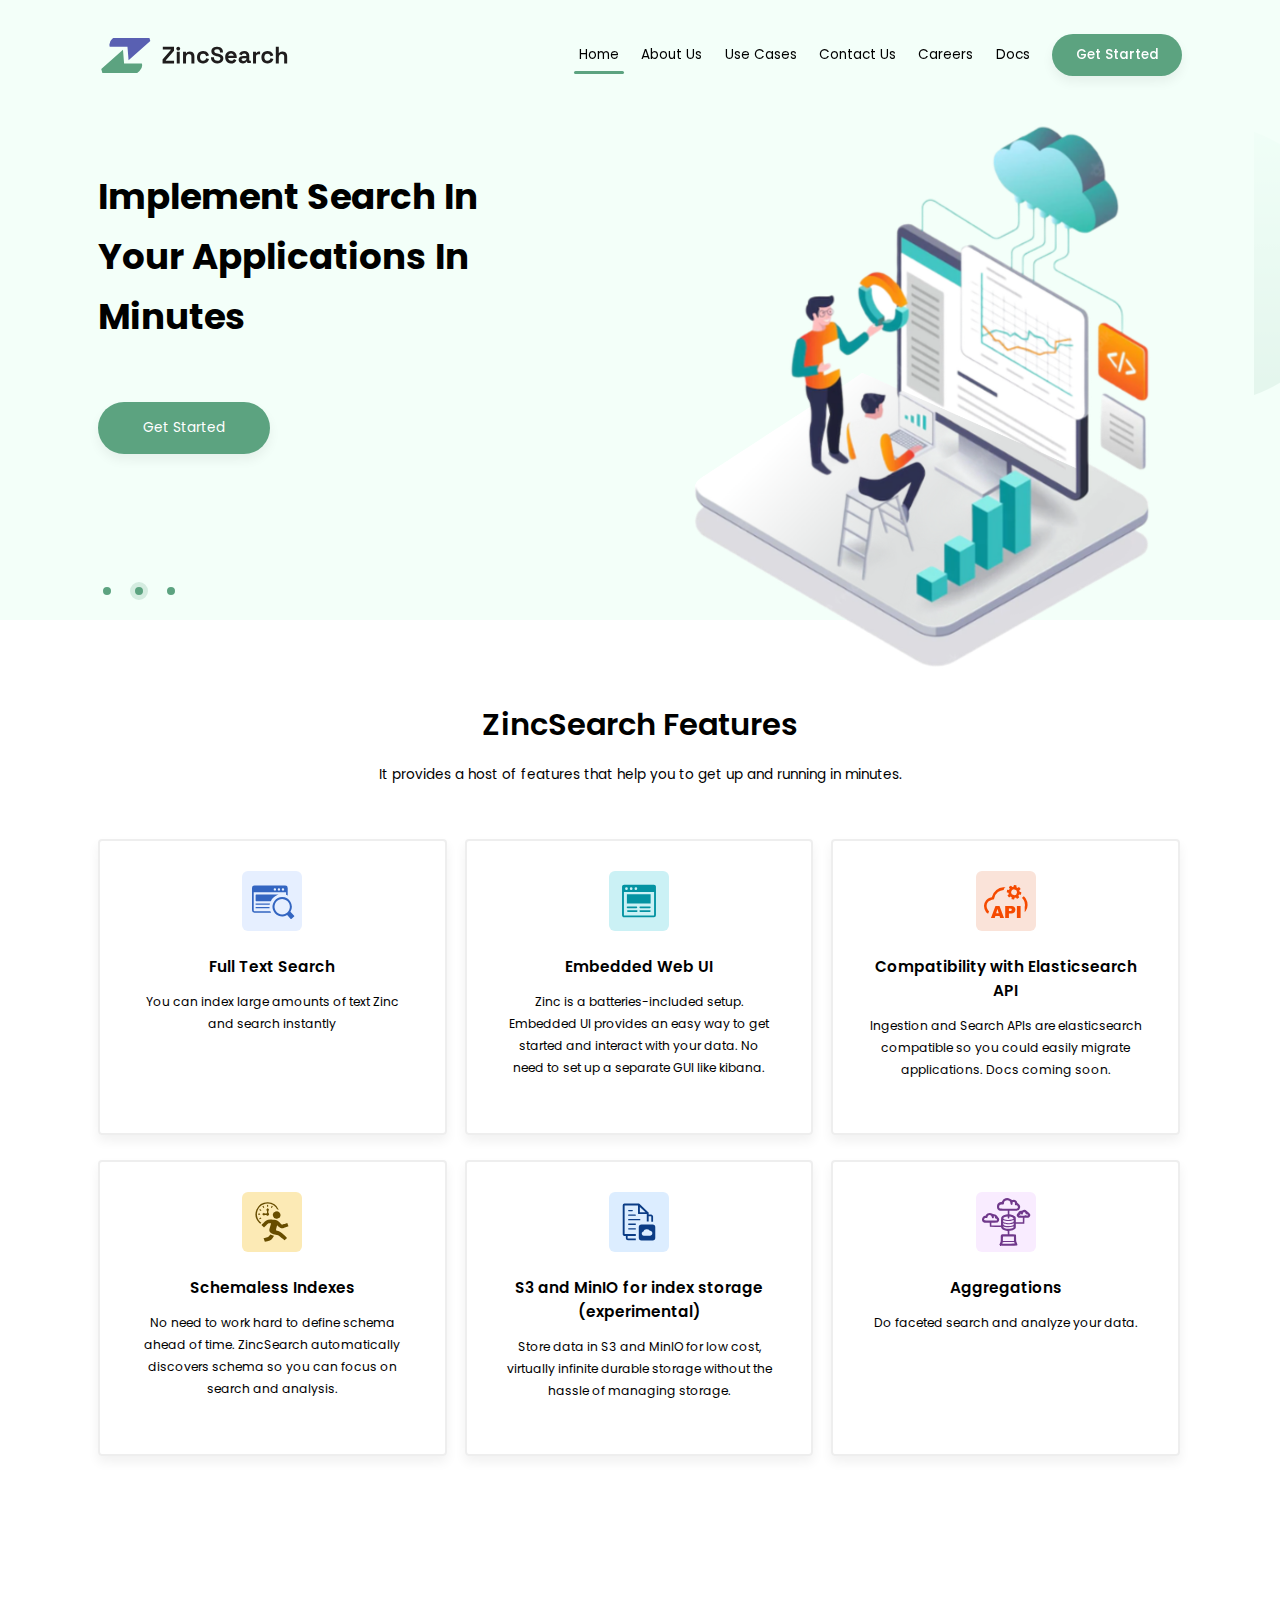
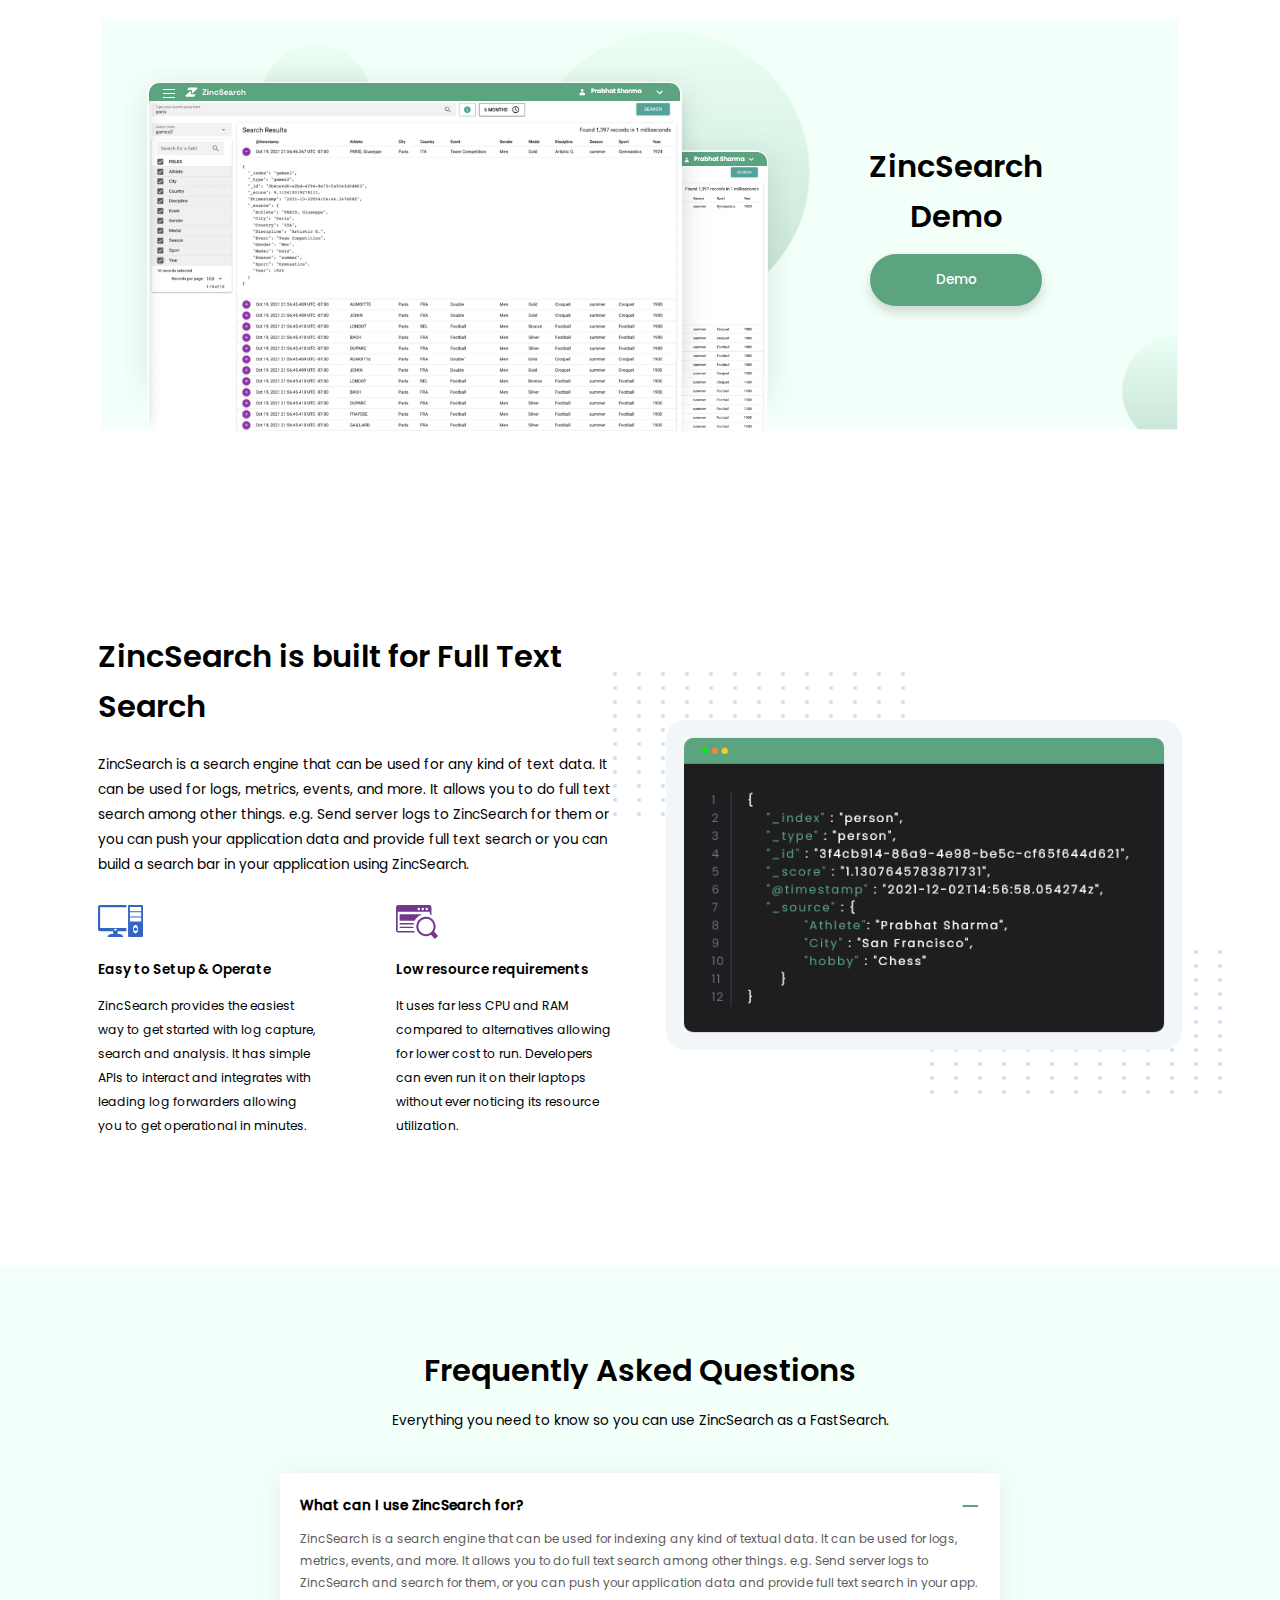
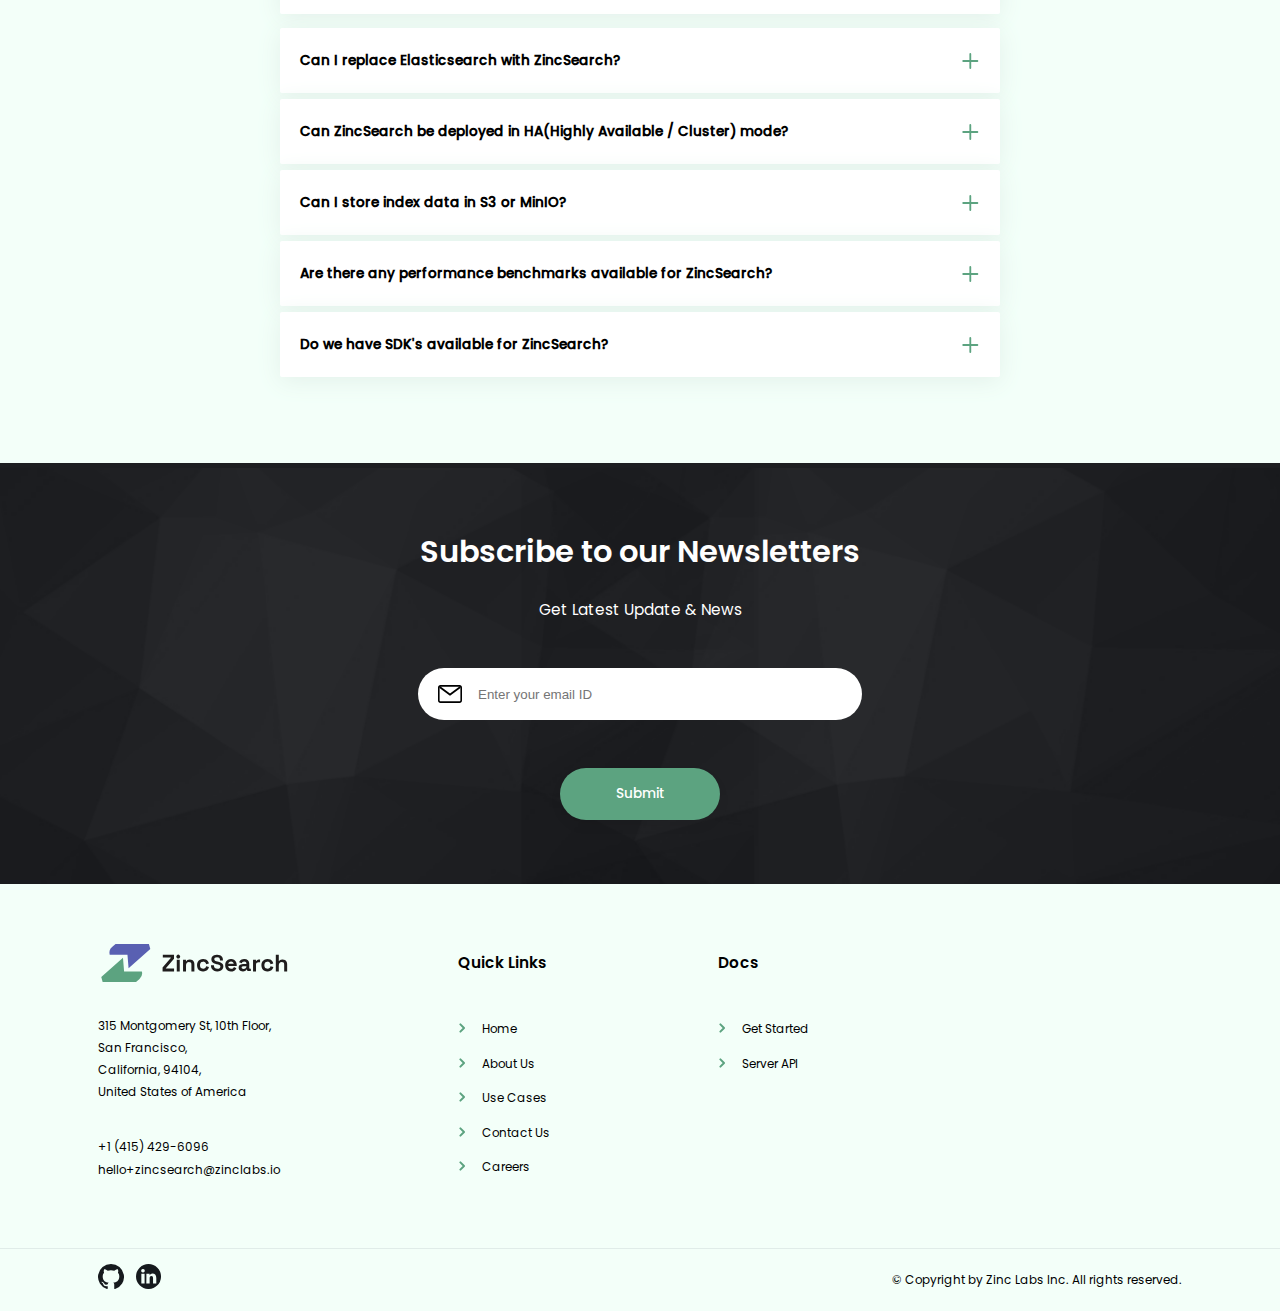
==== commit 3524bad5: "removed erroneus banner" ====
--- a/index.html
+++ b/index.html
@@ -36,10 +36,6 @@
 </head>
 
 <body>
-	<div style="top: 0; z-index: 1000;">
-		Banner
-		
-	</div>
 	<div class="root">
 		<header>
 			<div class="container">
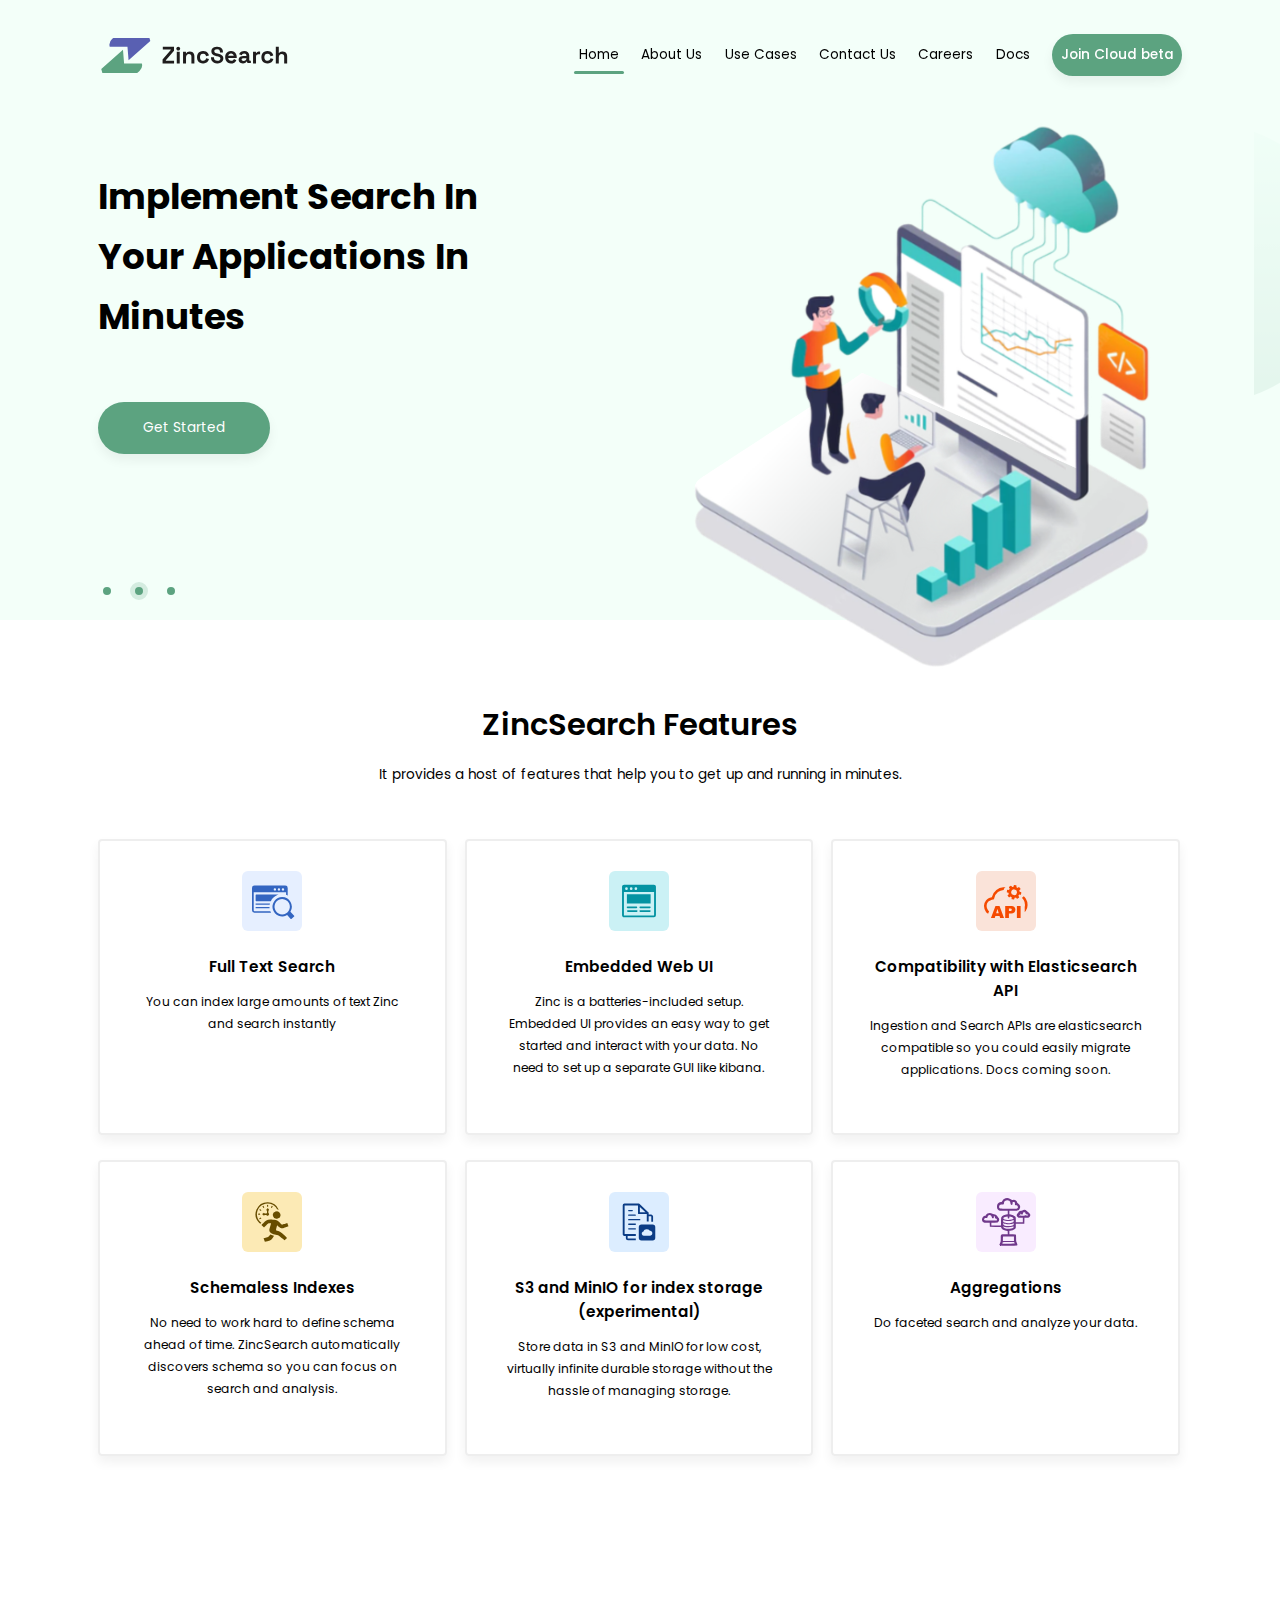
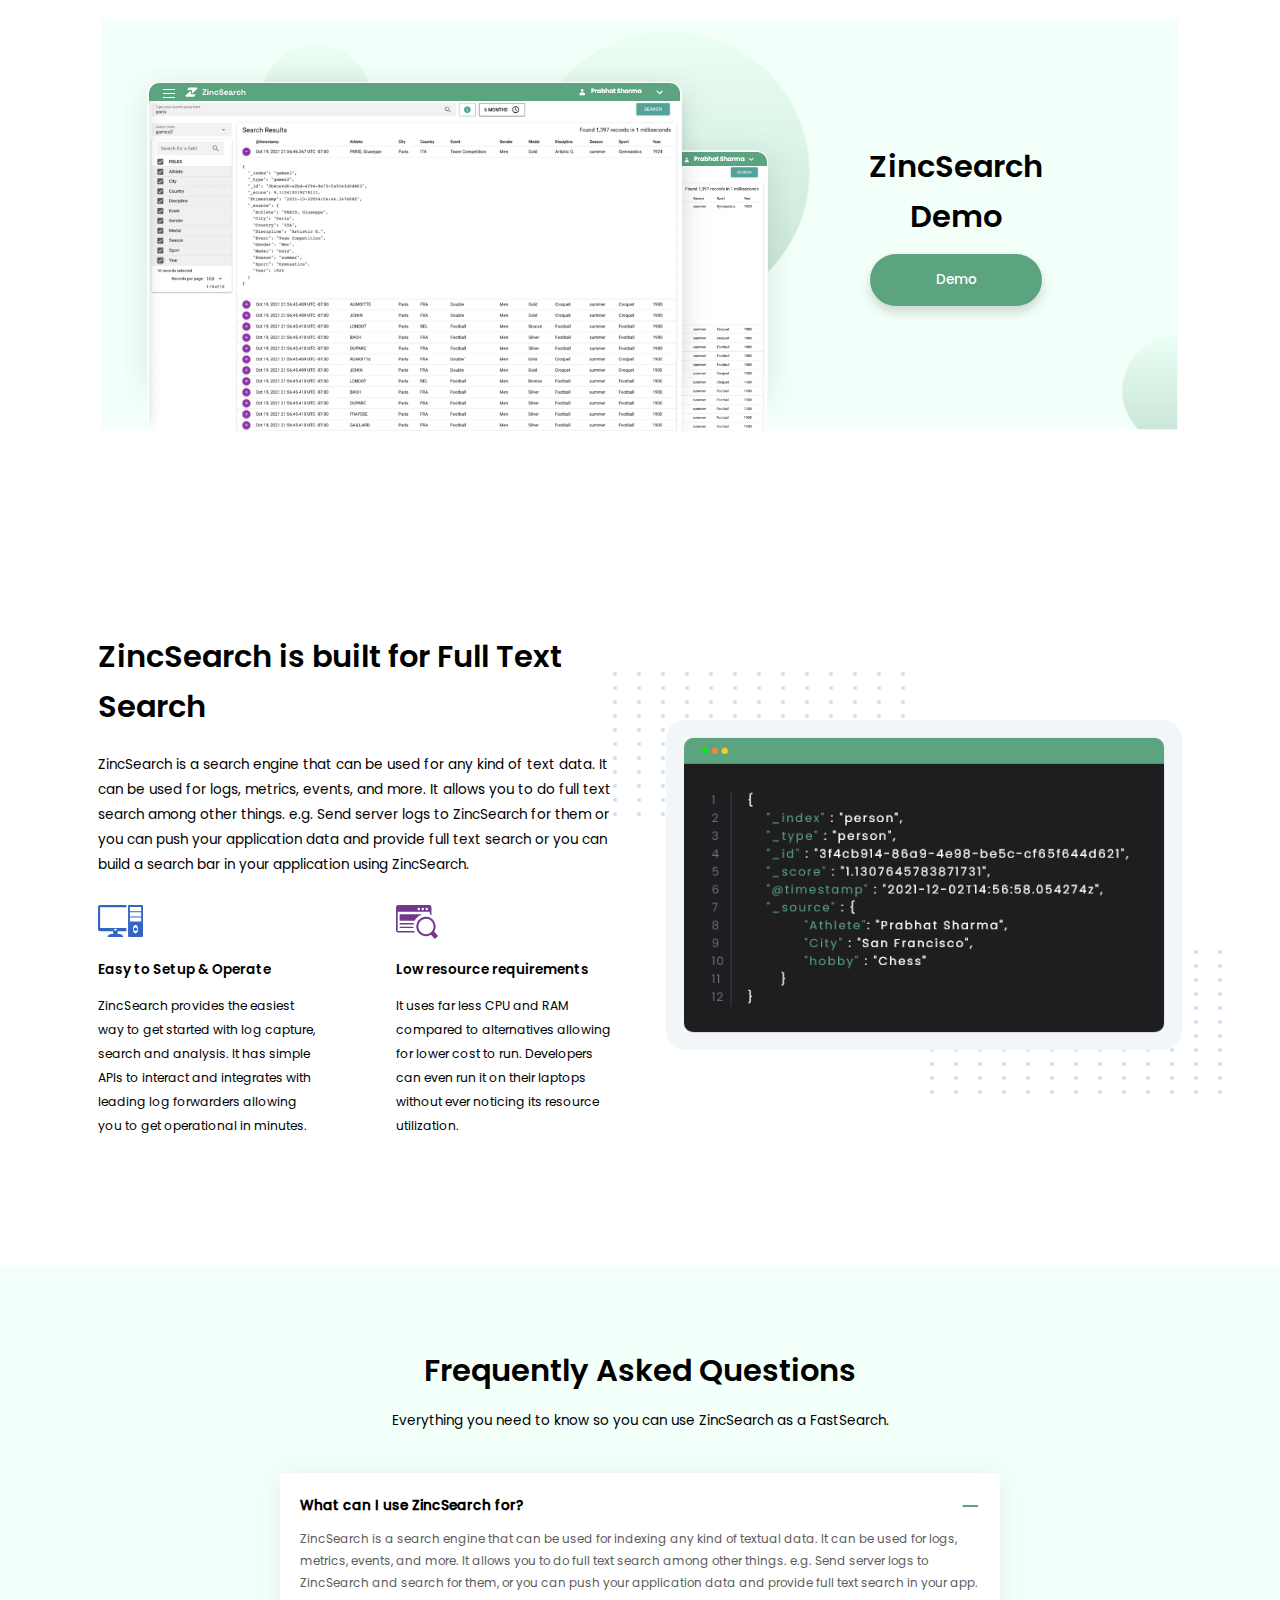
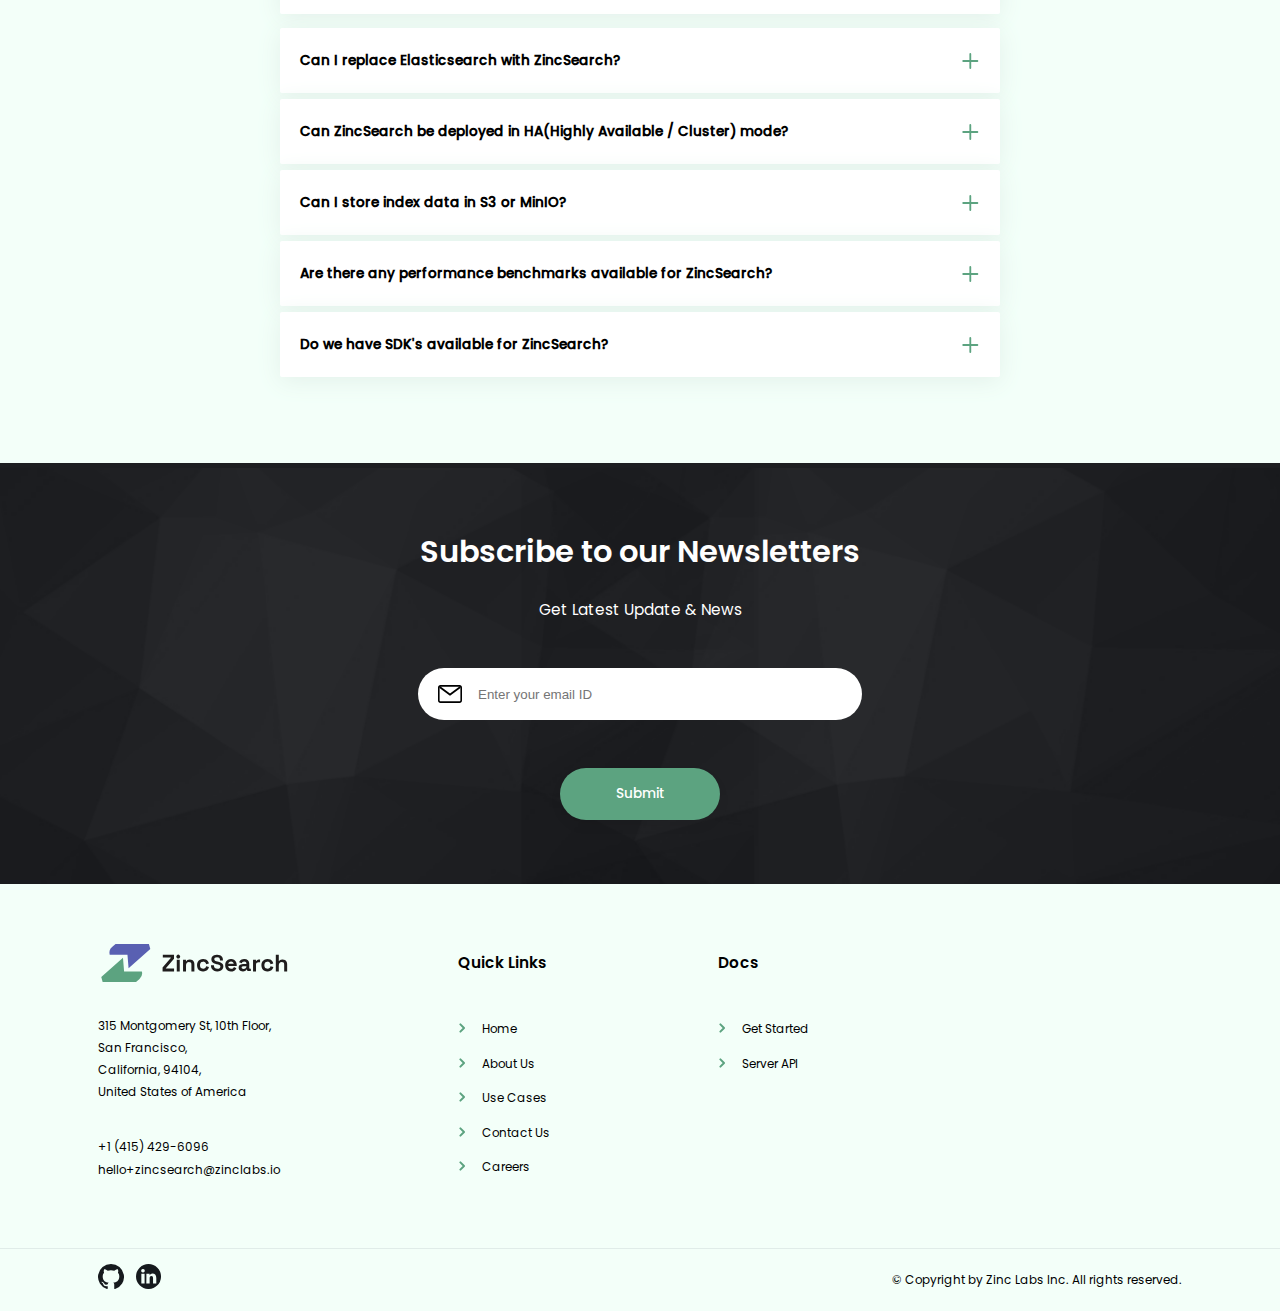
==== commit 3c5569be: "Add - Join cloud beta" ====
--- a/index.html
+++ b/index.html
@@ -63,8 +63,7 @@
 							<li><a rel="noreferrer noopener" href="./views/careers/">Careers</a></li>
 							<li><a rel="noreferrer noopener" href="https://docs.zincsearch.com/">Docs</a></li>
 							<li class="getStarted">
-								<a rel="noreferrer noopener" href="https://docs.zincsearch.com/" class="btn btn--primary btn--short">Get
-									Started</a>
+								<a rel="noreferrer noopener" href="https://z9uzdkifovs.typeform.com/zinc-cloud" class="btn btn--primary btn--short">Join Cloud beta</a>
 							</li>
 						</ul>
 					</div>
@@ -96,9 +95,8 @@
 									<li><a rel="noreferrer noopener" href="./views/careers/">Careers</a></li>
 									<li><a rel="noreferrer noopener" href="https://docs.zincsearch.com/">Docs</a></li>
 									<li class="getStarted">
-										<a rel="noreferrer noopener" href="https://docs.zincsearch.com/"
-											class="btn btn--primary btn--short">Get
-											Started</a>
+										<a rel="noreferrer noopener" href="https://z9uzdkifovs.typeform.com/zinc-cloud"
+											class="btn btn--primary btn--short">Join Cloud beta</a>
 									</li>
 								</ul>
 							</div>
@@ -540,10 +538,10 @@
 						<div class="content">
 							<ul>
 								<li><a rel="noreferrer noopener" class="bottomBorderHover"
-										href="https://docs.zincsearch.com/02_getting-started/">Get Started</a>
+										href="https://docs.zincsearch.com/getting-started/">Get Started</a>
 								</li>
 								<li><a rel="noreferrer noopener" class="bottomBorderHover"
-										href="https://docs.zincsearch.com/API%20Reference/">Server API</a></li>
+										href="https://docs.zincsearch.com/api/">Server API</a></li>
 							</ul>
 						</div>
 					</div>
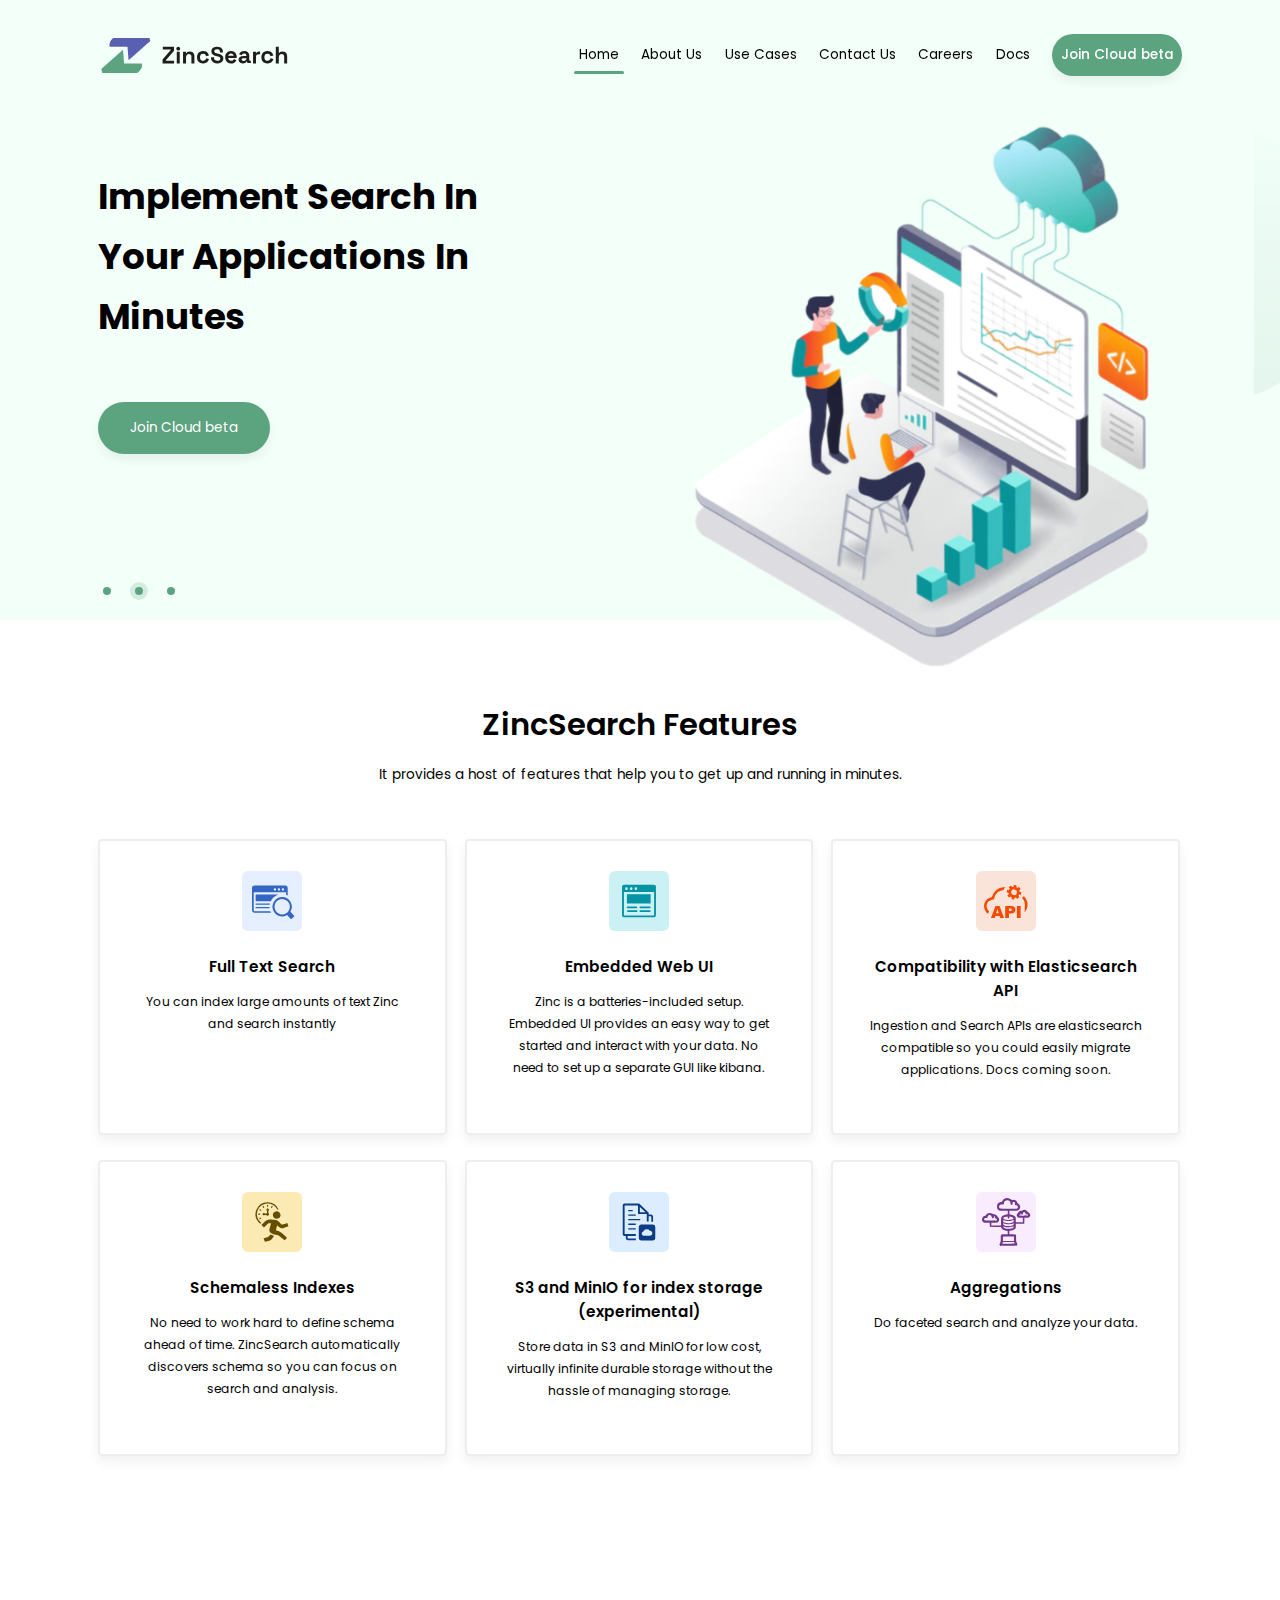
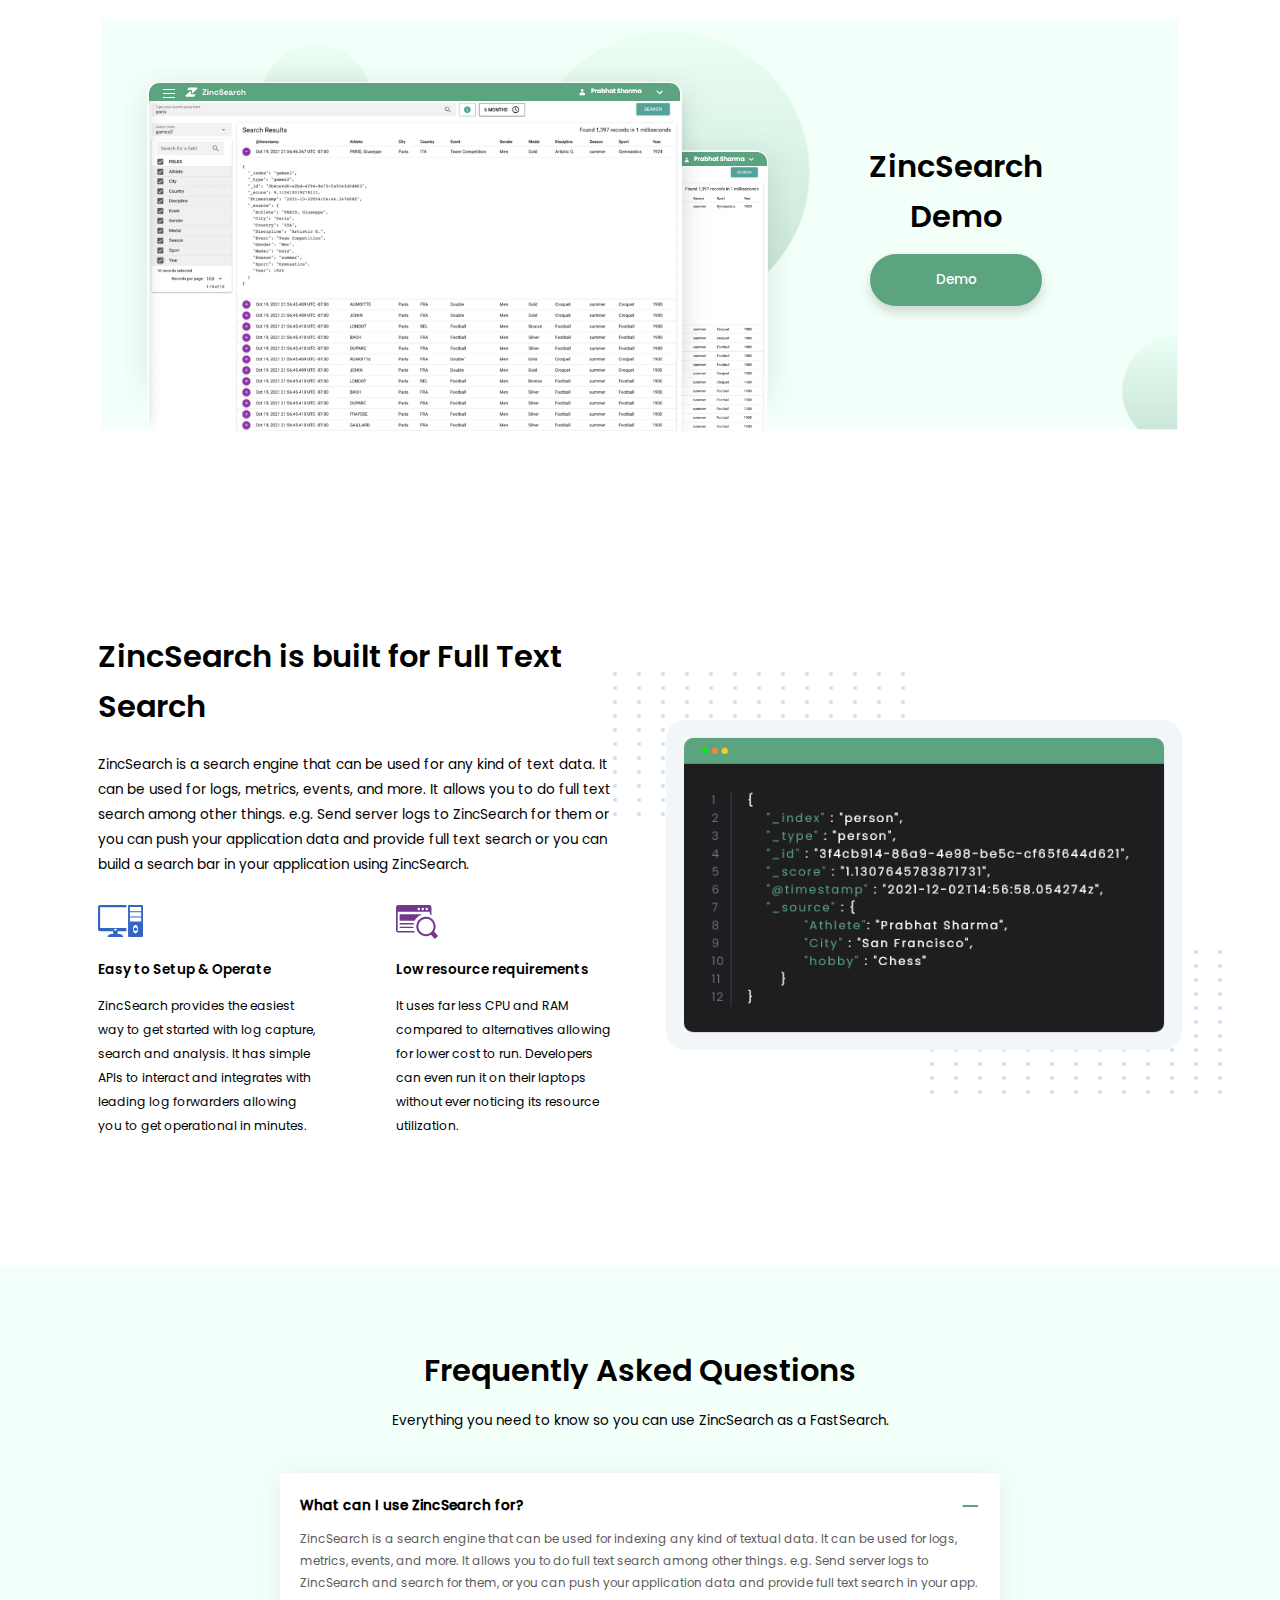
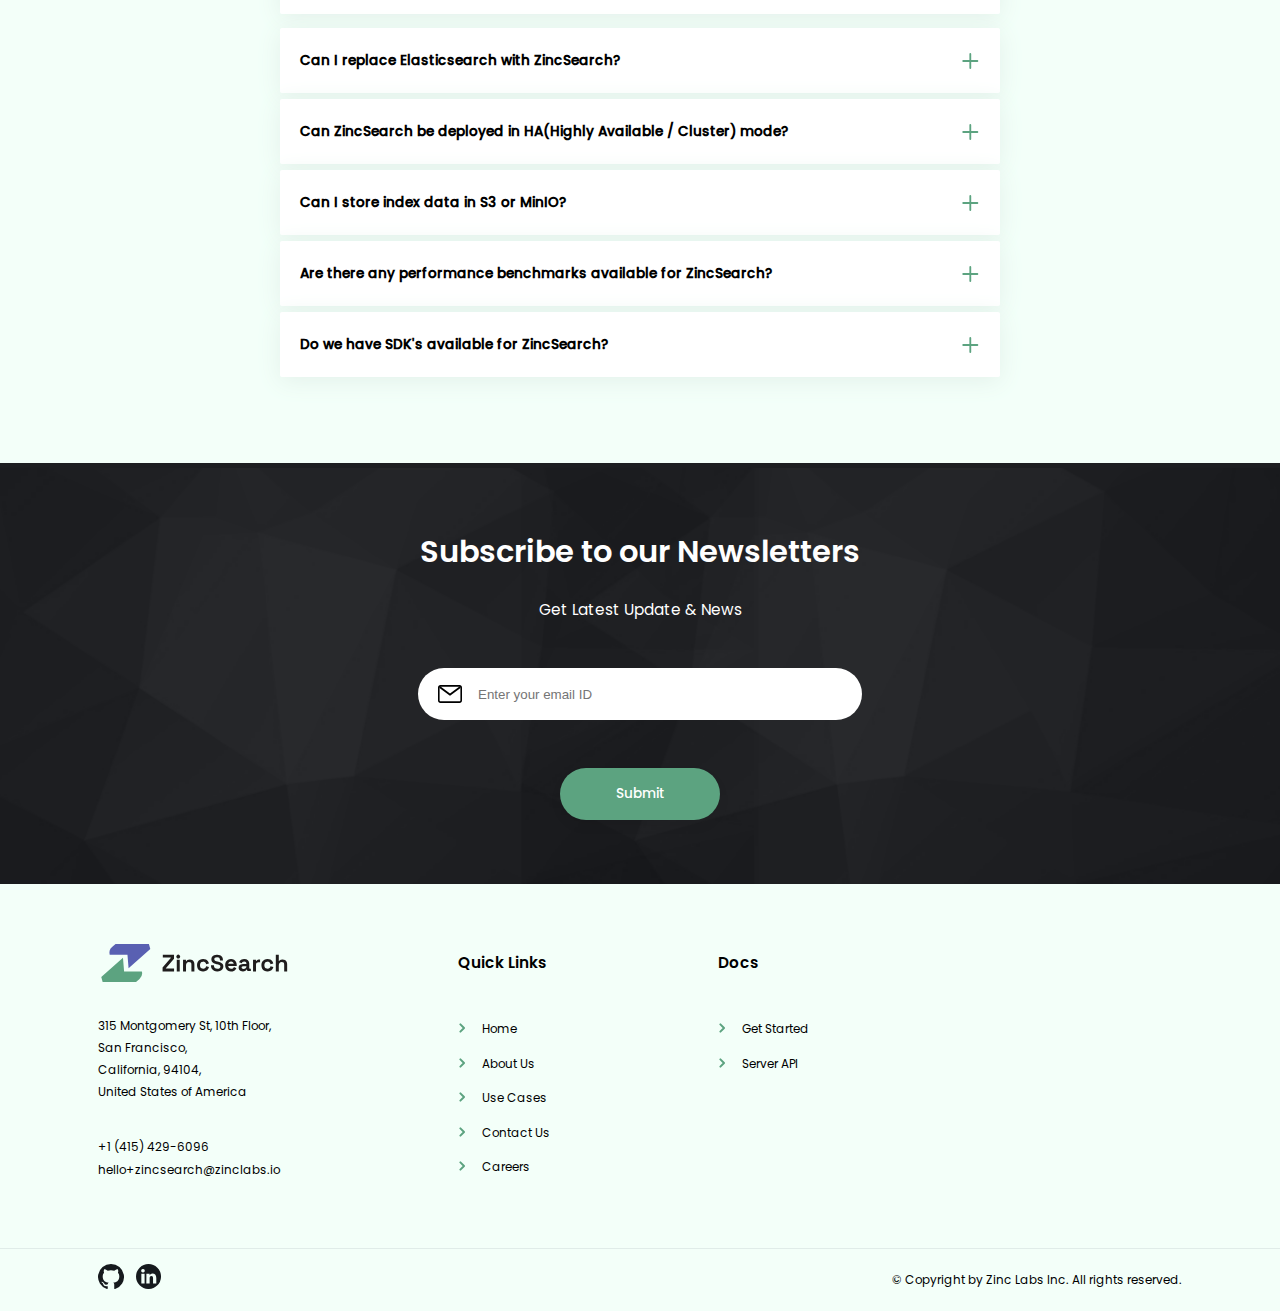
==== commit f3152f5d: "Add - Join cloud beta" ====
--- a/index.html
+++ b/index.html
@@ -118,8 +118,7 @@
 								<div class="container">
 									<div class="container__left">
 										<h1 class="head">Tired Of High Cost And Complexity Of Your Log Systems</h1>
-										<a rel="noreferrer noopener" href="https://docs.zincsearch.com/" class="cta btn btn--primary">Get
-											Started</a>
+										<a rel="noreferrer noopener" href="https://z9uzdkifovs.typeform.com/zinc-cloud" class="cta btn btn--primary">Join Cloud beta</a>
 									</div>
 									<div class="container__right">
 										<picture class="pic-one">
@@ -134,8 +133,7 @@
 								<div class="container">
 									<div class="container__left">
 										<h1 class="head">Implement Search In Your Applications In Minutes</h1>
-										<a rel="noreferrer noopener" href="https://docs.zincsearch.com/" class="cta btn btn--primary">Get
-											Started</a>
+										<a rel="noreferrer noopener" href="https://z9uzdkifovs.typeform.com/zinc-cloud" class="cta btn btn--primary">Join Cloud beta</a>
 									</div>
 									<div class="container__right">
 										<picture class="pic-two">
@@ -152,8 +150,7 @@
 										<h1 class="head">
 											<div class="light">A Perfect</div> Edge Search Solution
 										</h1>
-										<a rel="noreferrer noopener" href="https://docs.zincsearch.com/" class="cta btn btn--primary">Get
-											Started</a>
+										<a rel="noreferrer noopener" href="https://z9uzdkifovs.typeform.com/zinc-cloud" class="cta btn btn--primary">Join Cloud beta</a>
 									</div>
 									<div class="container__right">
 										<picture class="pic-three">
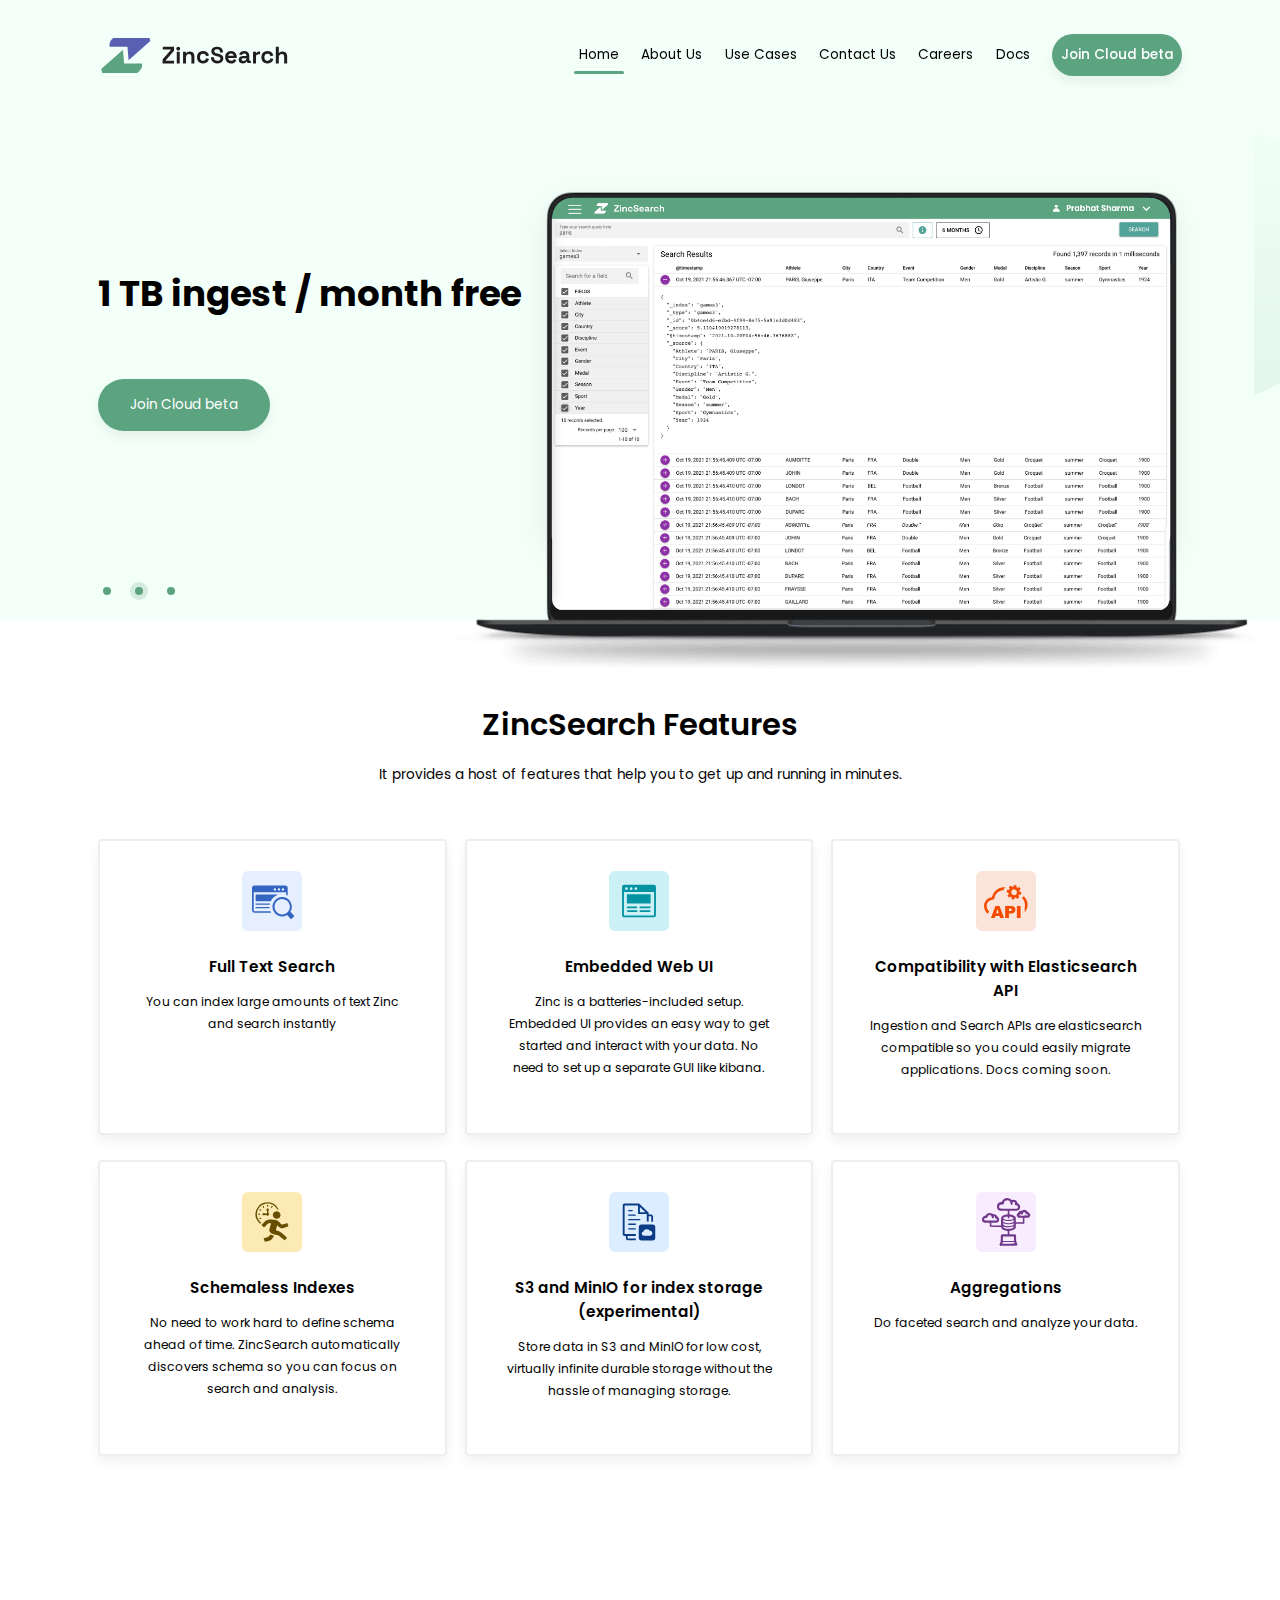
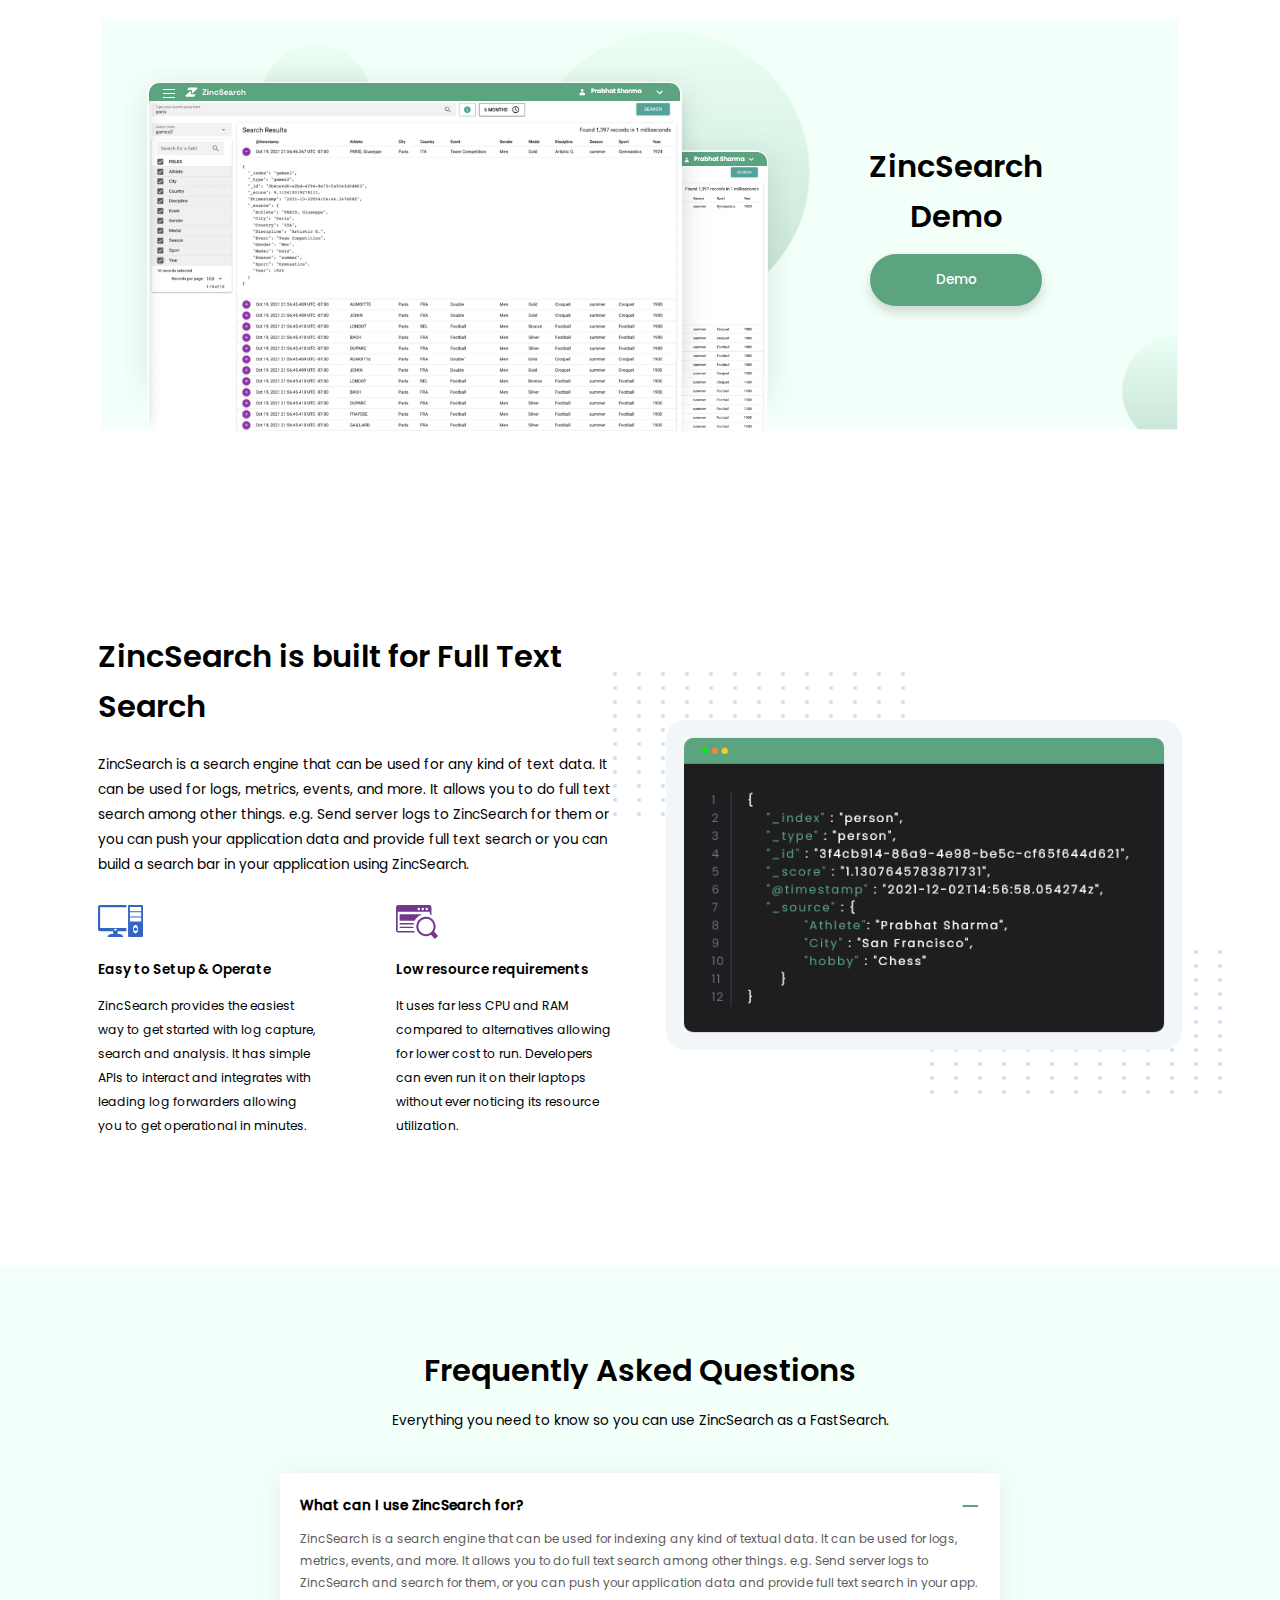
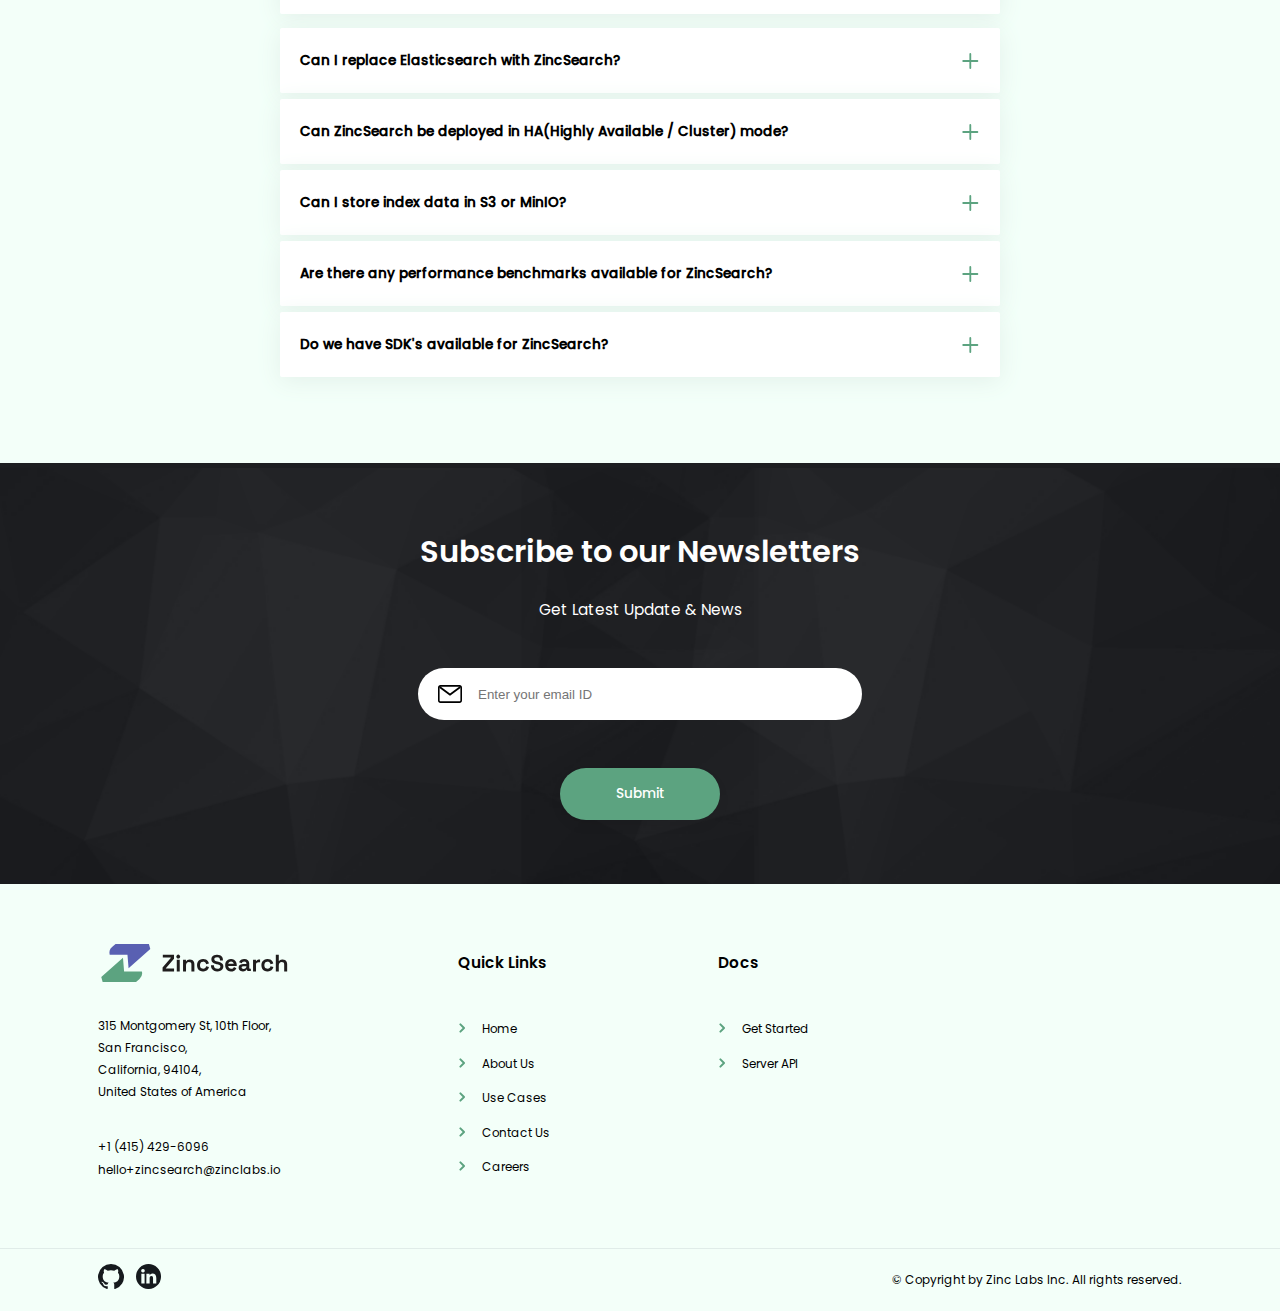
==== commit 8649ca25: "Carousel text for Cloud beta" ====
--- a/index.html
+++ b/index.html
@@ -117,7 +117,7 @@
 							<li class="carousel__slide">
 								<div class="container">
 									<div class="container__left">
-										<h1 class="head">Tired Of High Cost And Complexity Of Your Log Systems</h1>
+										<h1 class="head">Tired Of High Cost And Complexity Of Your Log Systems.</h1>
 										<a rel="noreferrer noopener" href="https://z9uzdkifovs.typeform.com/zinc-cloud" class="cta btn btn--primary">Join Cloud beta</a>
 									</div>
 									<div class="container__right">
@@ -132,7 +132,22 @@
 							<li class="carousel__slide">
 								<div class="container">
 									<div class="container__left">
-										<h1 class="head">Implement Search In Your Applications In Minutes</h1>
+										<h1 class="head"> 1 TB ingest / month free</h1>
+										<a rel="noreferrer noopener" href="https://z9uzdkifovs.typeform.com/zinc-cloud" class="cta btn btn--primary">Join Cloud beta</a>
+									</div>
+									<div class="container__right">
+										<picture class="pic-one">
+											<source media="(max-width:1199px)" srcset="./assets/images/home/banner_1.png" />
+											<source media="(min-width:1200px)" srcset="./assets/images/home/banner_1_2x.png" />
+											<img src="./assets/images/home/banner_1.png" alt="Home Banner 1" />
+										</picture>
+									</div>
+								</div>
+							</li>
+							<li class="carousel__slide">
+								<div class="container">
+									<div class="container__left">
+										<h1 class="head">Default 30 day log retention</h1>
 										<a rel="noreferrer noopener" href="https://z9uzdkifovs.typeform.com/zinc-cloud" class="cta btn btn--primary">Join Cloud beta</a>
 									</div>
 									<div class="container__right">
@@ -140,23 +155,6 @@
 											<source media="(max-width:1199px)" srcset="./assets/images/home/banner_2.png" />
 											<source media="(min-width:1200px)" srcset="./assets/images/home/banner_2_2x.png" />
 											<img src="./assets/images/home/banner_2.png" alt="Home Banner 2" />
-										</picture>
-									</div>
-								</div>
-							</li>
-							<li class="carousel__slide">
-								<div class="container">
-									<div class="container__left">
-										<h1 class="head">
-											<div class="light">A Perfect</div> Edge Search Solution
-										</h1>
-										<a rel="noreferrer noopener" href="https://z9uzdkifovs.typeform.com/zinc-cloud" class="cta btn btn--primary">Join Cloud beta</a>
-									</div>
-									<div class="container__right">
-										<picture class="pic-three">
-											<source media="(max-width:1199px)" srcset="./assets/images/home/banner_3.png" />
-											<source media="(min-width:1200px)" srcset="./assets/images/home/banner_3_2x.png" />
-											<img src="./assets/images/home/banner_3.png" alt="Home Banner 3" />
 										</picture>
 									</div>
 								</div>
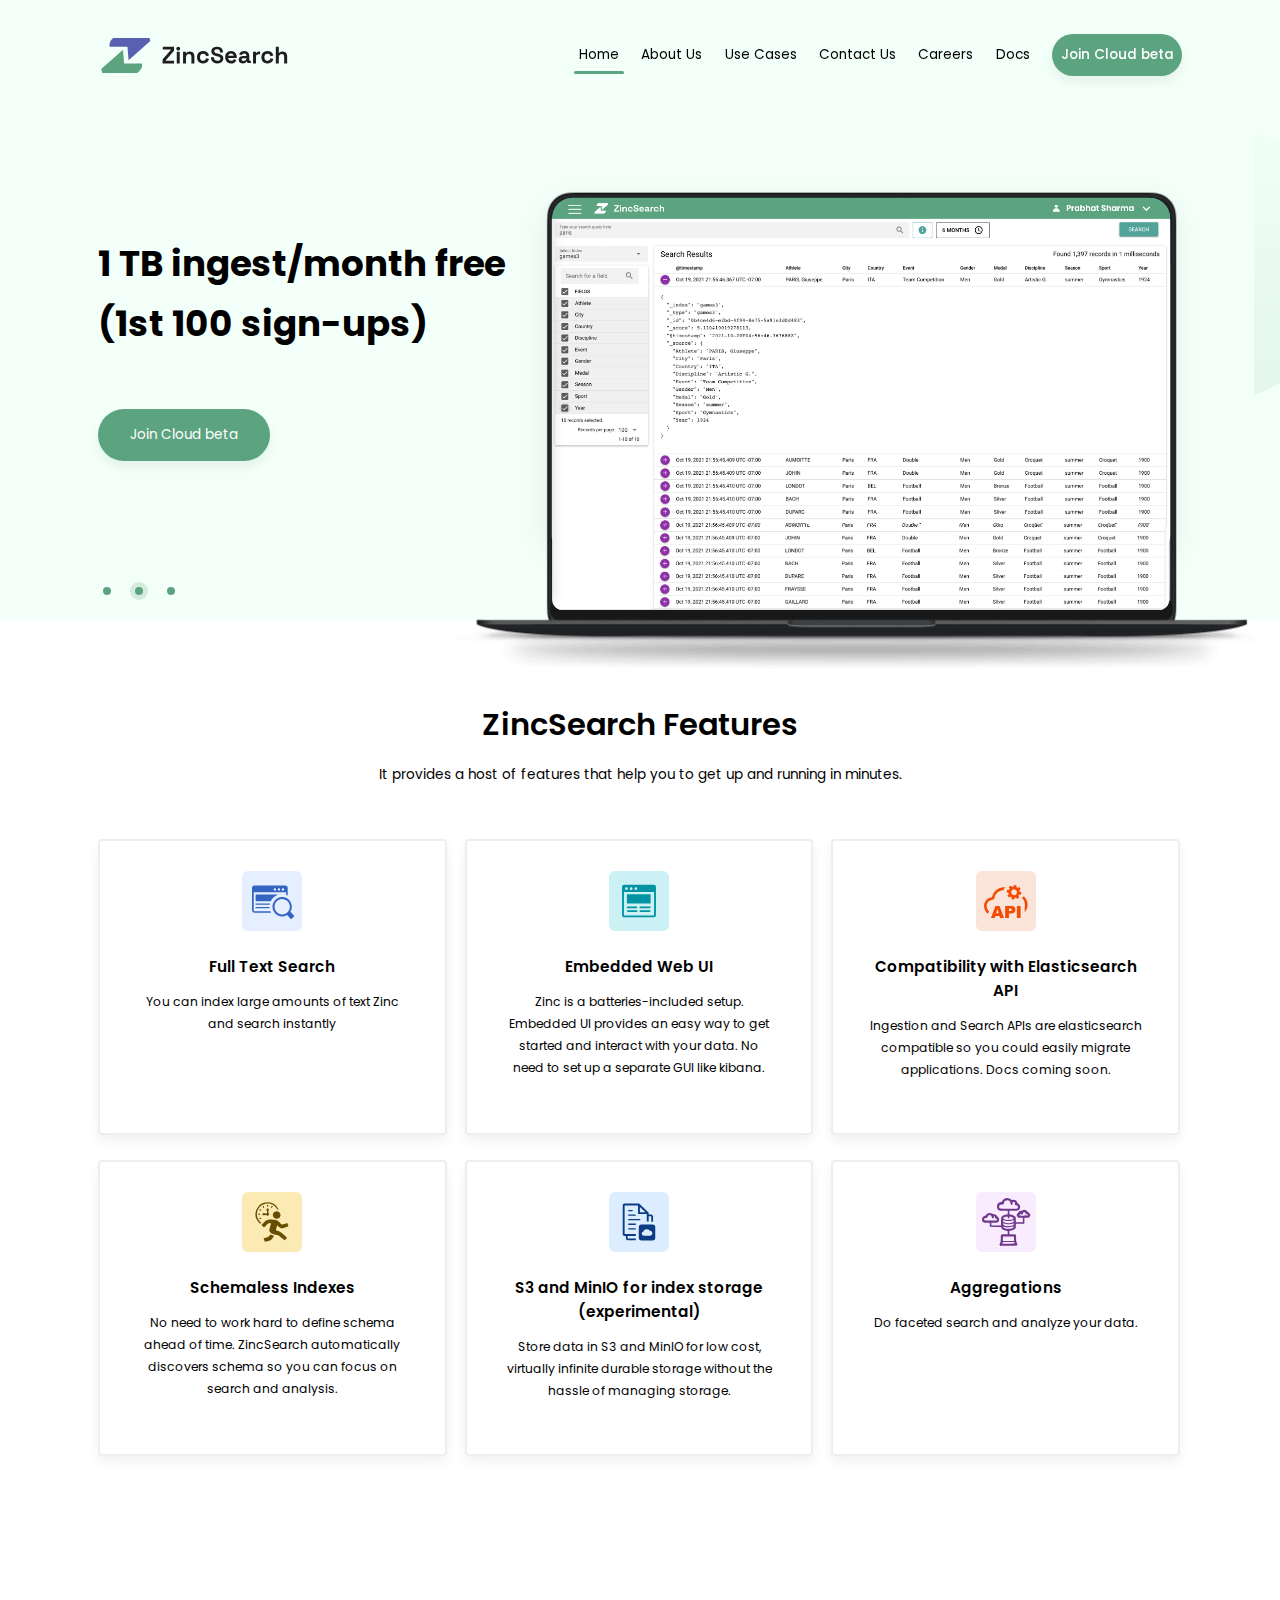
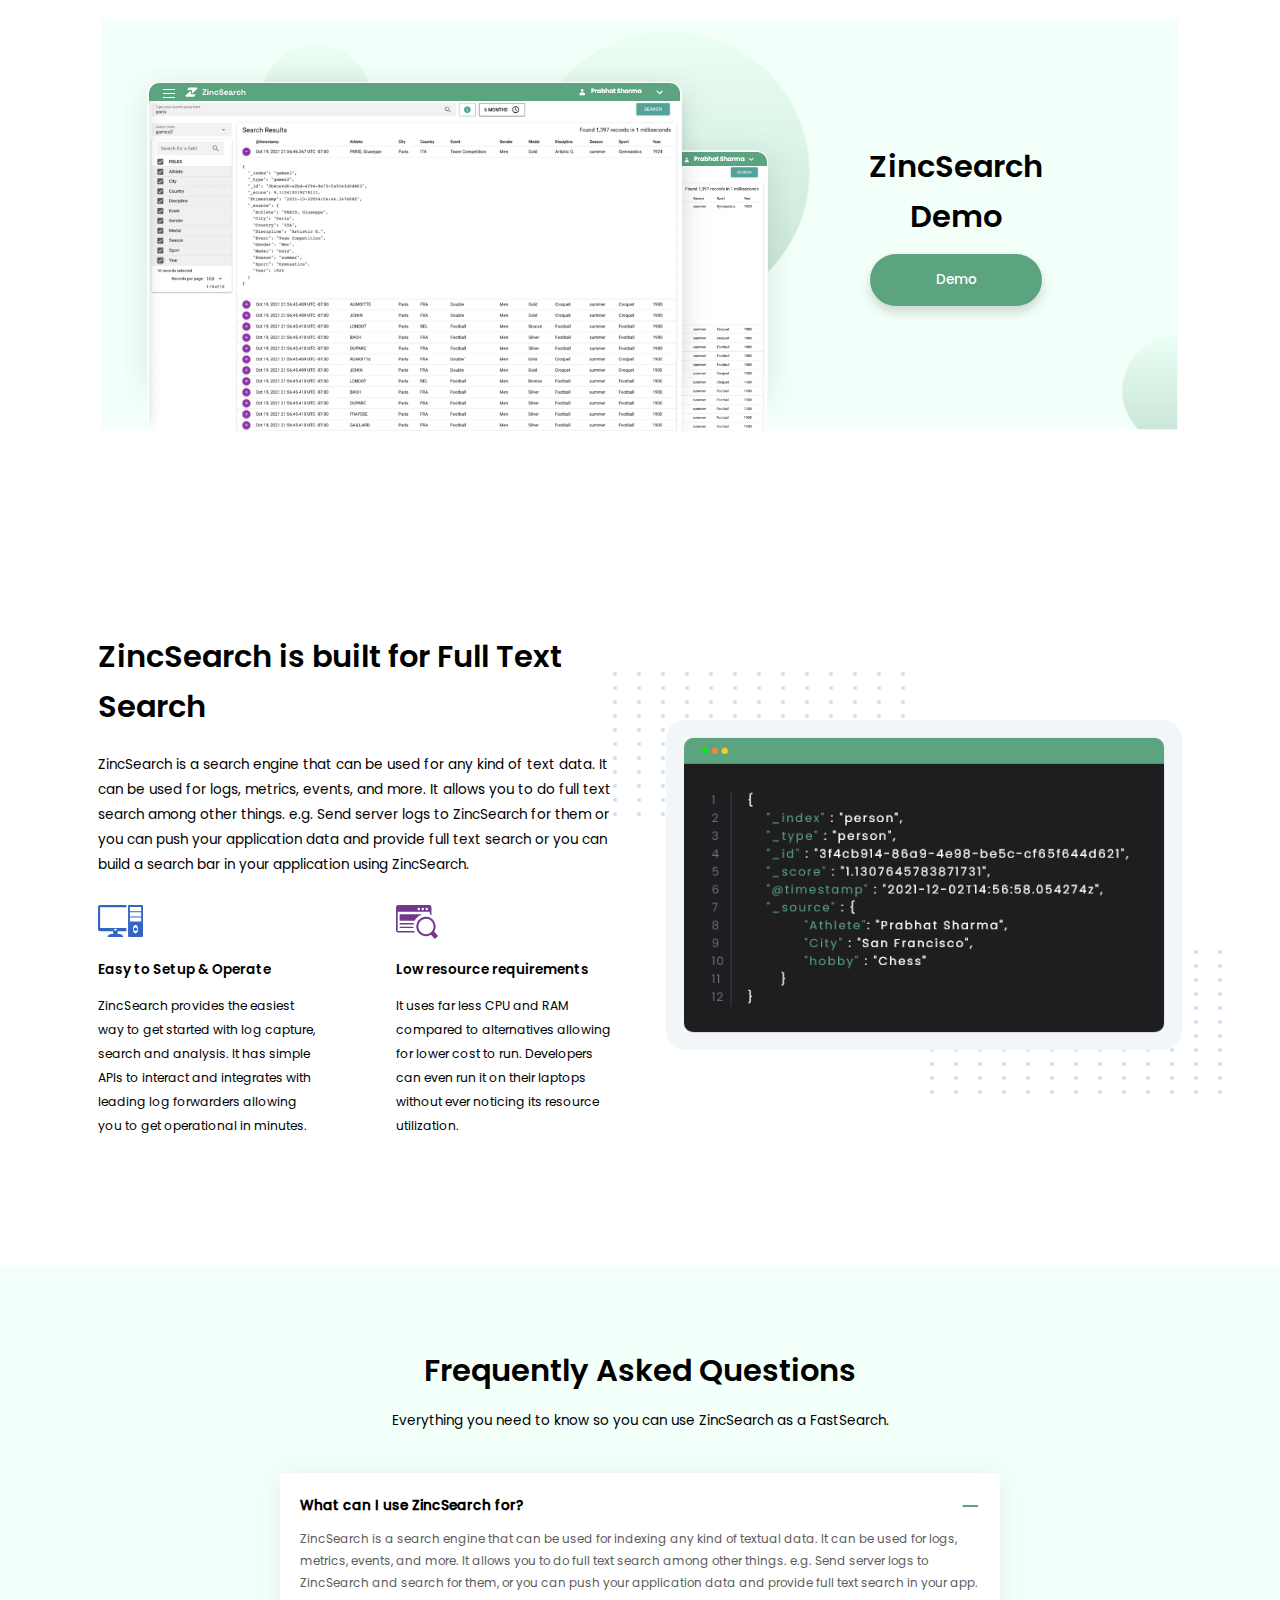
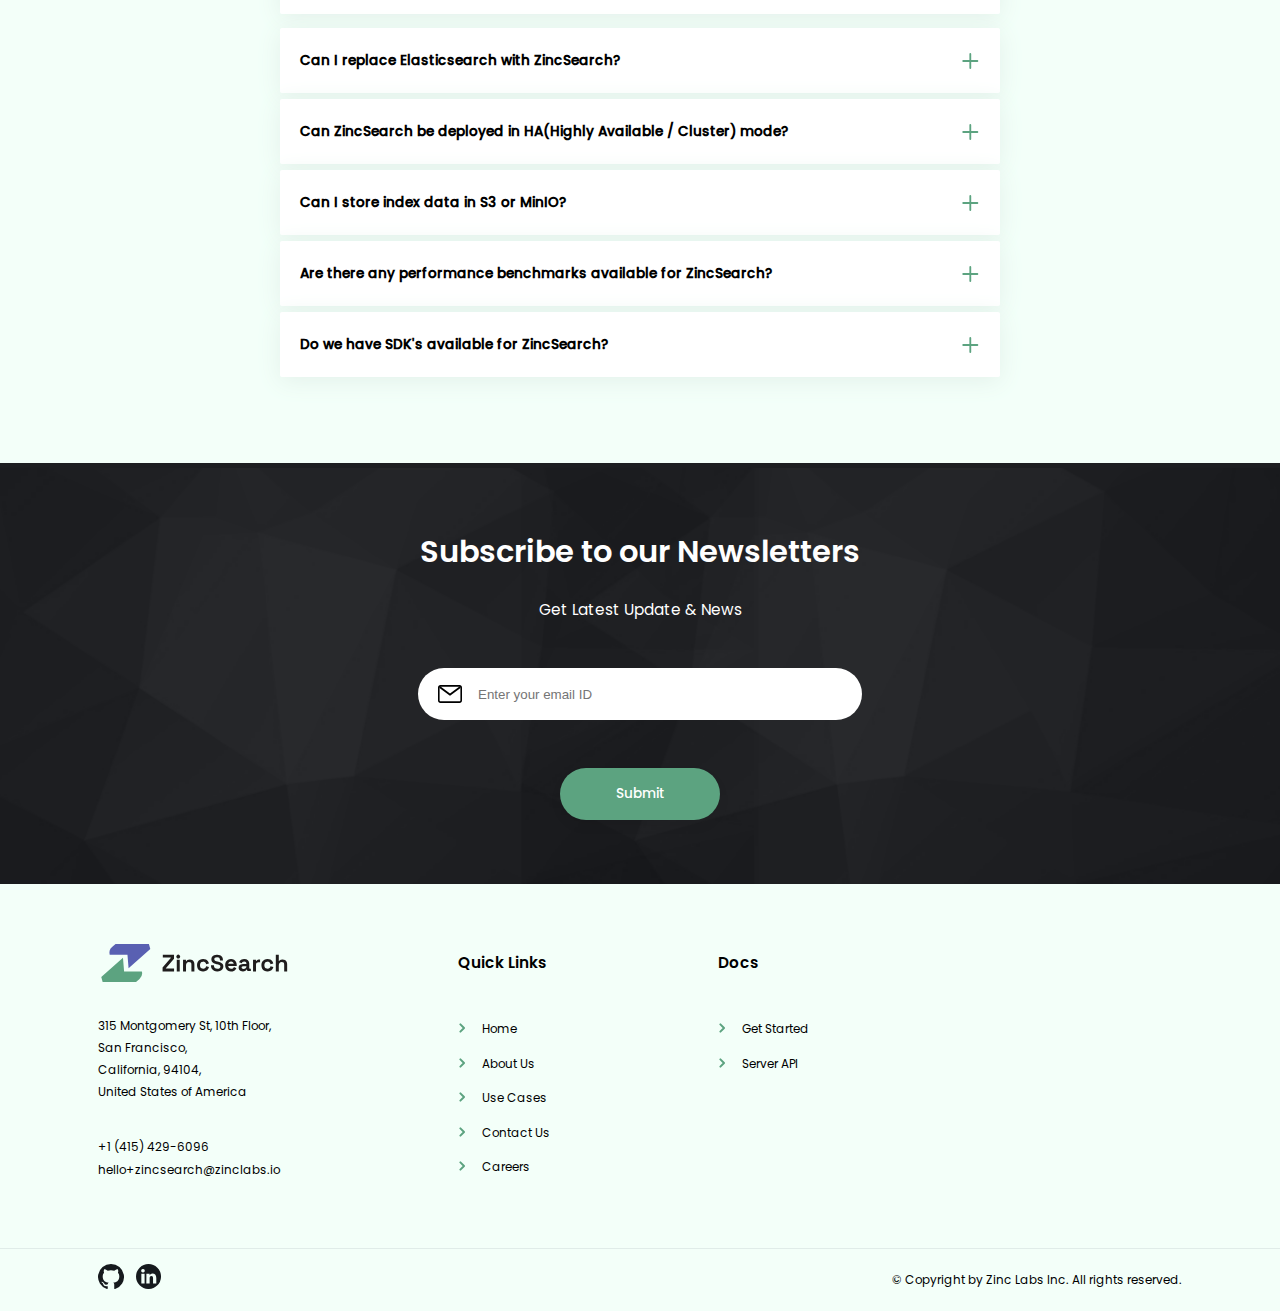
==== commit 5091f89c: "1st 100 sign-ups" ====
--- a/index.html
+++ b/index.html
@@ -132,7 +132,7 @@
 							<li class="carousel__slide">
 								<div class="container">
 									<div class="container__left">
-										<h1 class="head"> 1 TB ingest / month free</h1>
+										<h1 class="head"> 1 TB ingest/month free <br> (1st 100 sign-ups)</h1 class="head">
 										<a rel="noreferrer noopener" href="https://z9uzdkifovs.typeform.com/zinc-cloud" class="cta btn btn--primary">Join Cloud beta</a>
 									</div>
 									<div class="container__right">
